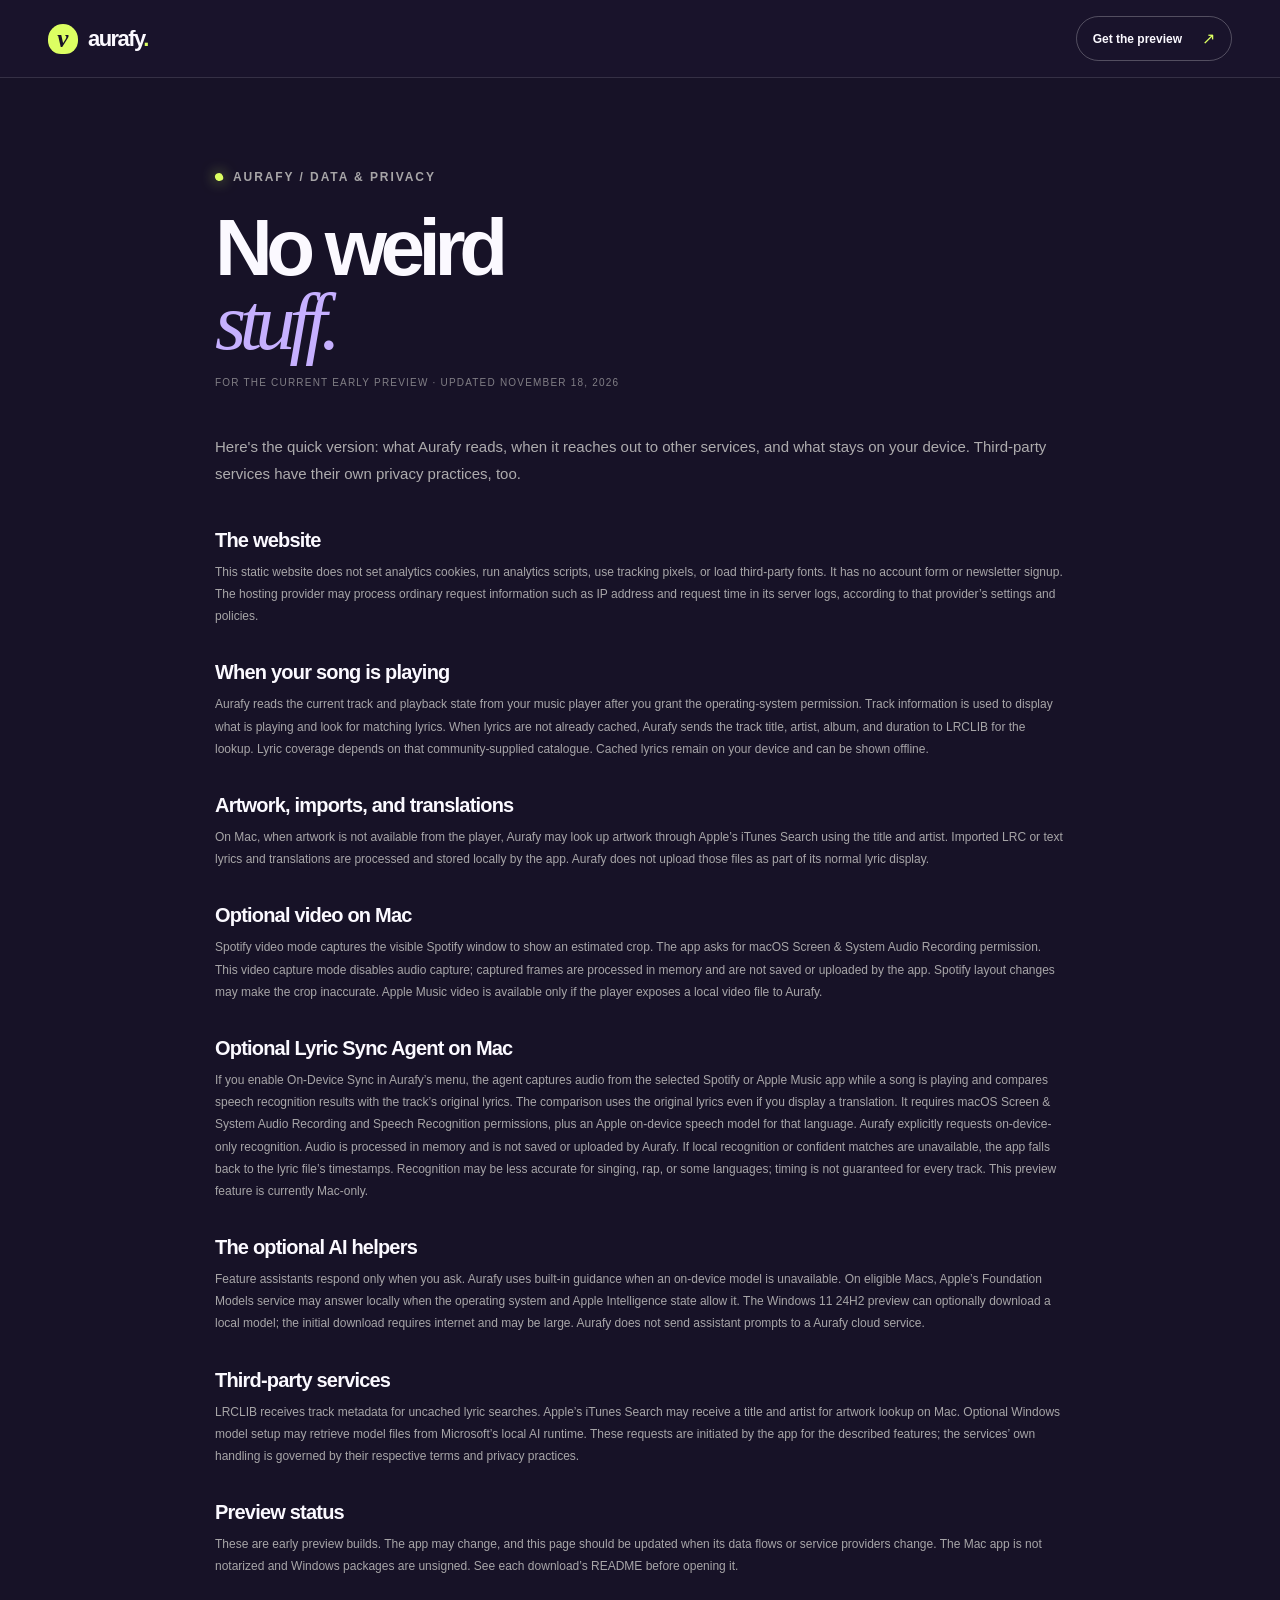
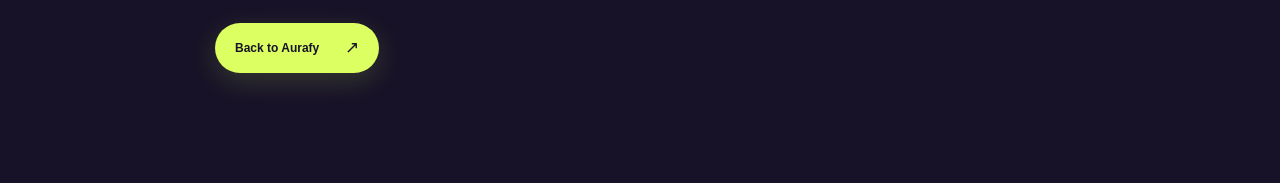
==== privacy.html @ 765f5ae2 "Rebrand public website and preview downloads to Aurafy" ====
<!doctype html>
<html lang="en">
<head>
  <meta charset="utf-8">
  <meta name="viewport" content="width=device-width, initial-scale=1">
  <meta name="theme-color" content="#111616">
  <meta name="referrer" content="strict-origin-when-cross-origin">
  <meta http-equiv="Content-Security-Policy" content="default-src 'self'; base-uri 'self'; object-src 'none'; script-src 'self'; style-src 'self'; img-src 'self' data:; font-src 'self'; connect-src 'self'; form-action 'none'">
  <meta name="description" content="A plain-language explanation of how the Aurafy preview website and desktop apps handle data.">
  <title>Data & privacy — Aurafy</title>
  <link rel="icon" href="aurafy-mark.svg" type="image/svg+xml">
  <link rel="stylesheet" href="styles.css">
  <link rel="canonical" href="https://deepak-c04.github.io/verci-website/privacy.html">
</head>
<body class="privacy-page">
  <header class="site-header">
    <a class="brand" href="index.html" aria-label="Aurafy home"><span class="brand-mark" aria-hidden="true">v</span><span>aurafy<span class="brand-period">.</span></span></a>
    <a class="header-cta" href="index.html#downloads">Get the preview <span aria-hidden="true">↗</span></a>
  </header>
  <main class="privacy-content">
    <p class="eyebrow"><span class="eyebrow-dot"></span> Aurafy / Data & privacy</p>
    <h1>No weird<br><em>stuff.</em></h1>
    <p class="updated">For the current early preview · Updated November 18, 2026</p>
    <p class="intro">Here's the quick version: what Aurafy reads, when it reaches out to other services, and what stays on your device. Third-party services have their own privacy practices, too.</p>

    <h2>The website</h2>
    <p>This static website does not set analytics cookies, run analytics scripts, use tracking pixels, or load third-party fonts. It has no account form or newsletter signup. The hosting provider may process ordinary request information such as IP address and request time in its server logs, according to that provider’s settings and policies.</p>

    <h2>When your song is playing</h2>
    <p>Aurafy reads the current track and playback state from your music player after you grant the operating-system permission. Track information is used to display what is playing and look for matching lyrics. When lyrics are not already cached, Aurafy sends the track title, artist, album, and duration to LRCLIB for the lookup. Lyric coverage depends on that community-supplied catalogue. Cached lyrics remain on your device and can be shown offline.</p>

    <h2>Artwork, imports, and translations</h2>
    <p>On Mac, when artwork is not available from the player, Aurafy may look up artwork through Apple’s iTunes Search using the title and artist. Imported LRC or text lyrics and translations are processed and stored locally by the app. Aurafy does not upload those files as part of its normal lyric display.</p>

    <h2>Optional video on Mac</h2>
    <p>Spotify video mode captures the visible Spotify window to show an estimated crop. The app asks for macOS Screen & System Audio Recording permission. This video capture mode disables audio capture; captured frames are processed in memory and are not saved or uploaded by the app. Spotify layout changes may make the crop inaccurate. Apple Music video is available only if the player exposes a local video file to Aurafy.</p>

    <h2>Optional Lyric Sync Agent on Mac</h2>
    <p>If you enable On-Device Sync in Aurafy’s menu, the agent captures audio from the selected Spotify or Apple Music app while a song is playing and compares speech recognition results with the track’s original lyrics. The comparison uses the original lyrics even if you display a translation. It requires macOS Screen & System Audio Recording and Speech Recognition permissions, plus an Apple on-device speech model for that language. Aurafy explicitly requests on-device-only recognition. Audio is processed in memory and is not saved or uploaded by Aurafy. If local recognition or confident matches are unavailable, the app falls back to the lyric file’s timestamps. Recognition may be less accurate for singing, rap, or some languages; timing is not guaranteed for every track. This preview feature is currently Mac-only.</p>

    <h2>The optional AI helpers</h2>
    <p>Feature assistants respond only when you ask. Aurafy uses built-in guidance when an on-device model is unavailable. On eligible Macs, Apple’s Foundation Models service may answer locally when the operating system and Apple Intelligence state allow it. The Windows 11 24H2 preview can optionally download a local model; the initial download requires internet and may be large. Aurafy does not send assistant prompts to a Aurafy cloud service.</p>

    <h2>Third-party services</h2>
    <p>LRCLIB receives track metadata for uncached lyric searches. Apple’s iTunes Search may receive a title and artist for artwork lookup on Mac. Optional Windows model setup may retrieve model files from Microsoft’s local AI runtime. These requests are initiated by the app for the described features; the services’ own handling is governed by their respective terms and privacy practices.</p>

    <h2>Preview status</h2>
    <p>These are early preview builds. The app may change, and this page should be updated when its data flows or service providers change. The Mac app is not notarized and Windows packages are unsigned. See each download’s README before opening it.</p>
    <div class="privacy-return"><a class="button button-lime" href="index.html">Back to Aurafy <span aria-hidden="true">↗</span></a></div>
  </main>
</body>
</html>
---- styles.css ----
:root {
  color-scheme: light;
  --ink: #171227;
  --ink-soft: #251b3a;
  --muted: #6f687b;
  --paper: #faf7ff;
  --paper-deep: #eee8fa;
  --lime: #dcff62;
  --lime-deep: #bee84c;
  --purple: #c6b0ff;
  --coral: #ff9875;
  --line: rgba(31, 22, 54, .15);
  --wrap: min(1240px, calc(100% - 96px));
  font-family: -apple-system, BlinkMacSystemFont, "Segoe UI", sans-serif;
  font-synthesis: none;
  text-rendering: optimizeLegibility;
  -webkit-font-smoothing: antialiased;
  scroll-behavior: smooth;
  scroll-padding-top: 92px;
}

* { box-sizing: border-box; }
body { margin: 0; color: var(--ink); background: var(--paper); }
a { color: inherit; text-decoration: none; }
button { font: inherit; }
::selection { color: var(--ink); background: var(--lime); }

.skip-link { position: fixed; z-index: 30; top: 10px; left: 10px; transform: translateY(-150%); padding: 12px 16px; color: var(--ink); background: var(--lime); border-radius: 8px; }
.skip-link:focus { transform: translateY(0); }
.site-header { height: 78px; padding: 0 max(48px, calc((100% - 1420px) / 2)); display: flex; align-items: center; justify-content: space-between; gap: 30px; color: #fbf9ff; background: #19132b; position: relative; z-index: 10; }
.brand { display: inline-flex; align-items: center; gap: 10px; font-size: 22px; font-weight: 720; letter-spacing: -.07em; }
.brand-mark { width: 30px; height: 30px; display: grid; place-items: center; color: var(--ink); background: var(--lime); border-radius: 50% 50% 44% 44%; font-family: Georgia, serif; font-size: 25px; font-weight: 700; font-style: italic; letter-spacing: -.11em; padding-right: 3px; }
.brand-period { color: var(--lime); }
.site-nav { display: flex; align-items: center; gap: clamp(22px, 3vw, 44px); color: rgba(247, 246, 239, .7); font-size: 13px; font-weight: 550; }
.site-nav a, .footer-links a { transition: color .2s ease; }
.site-nav a:hover, .footer-links a:hover { color: var(--lime); }
.header-cta { display: inline-flex; align-items: center; gap: 20px; padding: 12px 16px; border: 1px solid rgba(255,255,255,.25); border-radius: 99px; font-size: 12px; font-weight: 700; transition: color .2s ease, background .2s ease, border-color .2s ease; }
.header-cta span { color: var(--lime); font-size: 16px; }
.header-cta:hover { color: var(--ink); background: var(--lime); border-color: var(--lime); }
.header-cta:hover span { color: var(--ink); }
.menu-toggle { display: none; }

.hero { min-height: 690px; overflow: hidden; position: relative; isolation: isolate; display: grid; grid-template-columns: 1fr 1.08fr; align-items: center; gap: 30px; padding: 84px max(48px, calc((100% - 1240px) / 2)) 98px; color: #fbf9ff; background: radial-gradient(ellipse at 75% 36%, rgba(184, 150, 255, .33), transparent 34%), radial-gradient(ellipse at 84% 94%, rgba(220, 255, 98, .14), transparent 32%), radial-gradient(ellipse at 18% 85%, rgba(255, 128, 113, .13), transparent 32%), #171227; }
.hero::before { position: absolute; z-index: -1; content: ""; inset: 0; opacity: .3; background-image: linear-gradient(rgba(255,255,255,.055) 1px, transparent 1px), linear-gradient(90deg, rgba(255,255,255,.055) 1px, transparent 1px); background-size: 82px 82px; mask-image: linear-gradient(90deg, transparent, #000 50%, #000); }
.hero-glow { position: absolute; z-index: -1; width: 470px; height: 470px; border-radius: 50%; filter: blur(100px); opacity: .17; pointer-events: none; }
.hero-glow-one { top: -290px; right: 18%; background: #dbff62; }
.hero-glow-two { right: -210px; bottom: -280px; background: #9b68ff; }
.hero-copy { max-width: 610px; position: relative; z-index: 2; }
.eyebrow { margin: 0 0 23px; display: flex; align-items: center; gap: 10px; color: rgba(245,244,237,.64); font-size: 10px; font-weight: 700; letter-spacing: .16em; text-transform: uppercase; }
.eyebrow-dot { width: 8px; height: 8px; display: inline-block; border-radius: 50% 50% 40% 50%; background: var(--lime); box-shadow: 0 0 14px rgba(220,255,98,.65); transform: rotate(-20deg); }
.eyebrow-dark { color: #748078; }
.eyebrow-dark .eyebrow-dot { background: #95b84d; box-shadow: none; }
h1, h2, h3, p { margin-top: 0; }
.hero h1 { margin: 0; font-size: clamp(64px, 7.9vw, 112px); line-height: .84; letter-spacing: -.09em; font-weight: 820; }
.hero h1 span { color: var(--purple); font-family: Georgia, "Times New Roman", serif; font-weight: 400; font-style: italic; letter-spacing: -.085em; text-shadow: 0 0 40px rgba(198,176,255,.18); }
.hero-intro { max-width: 470px; margin: 28px 0 25px; color: rgba(245,244,237,.69); font-size: 16px; line-height: 1.7; }
.hero-actions { display: flex; align-items: center; gap: 25px; flex-wrap: wrap; }
.button { min-height: 50px; padding: 0 20px; display: inline-flex; align-items: center; justify-content: center; gap: 26px; border-radius: 99px; font-size: 12px; font-weight: 760; transition: transform .2s ease, background .2s ease, box-shadow .2s ease; }
.button:hover { transform: translateY(-2px); }
.button-lime { color: var(--ink); background: var(--lime); box-shadow: 0 8px 28px rgba(220,255,98,.16); }
.button-lime:hover { background: #eaff9e; box-shadow: 0 10px 32px rgba(220,255,98,.26); }
.button span { font-size: 17px; }
.text-link { display: inline-flex; align-items: center; gap: 10px; color: rgba(245,244,237,.82); font-size: 12px; font-weight: 650; }
.text-link span { color: var(--lime); transition: transform .2s ease; }
.text-link:hover span { transform: translate(2px, -2px); }
.hero-platforms { margin-top: 42px; display: flex; align-items: center; flex-wrap: wrap; gap: 10px; }
.platform-chip { min-height: 31px; padding: 0 12px; display: inline-flex; align-items: center; gap: 7px; color: rgba(245,244,237,.74); border: 1px solid rgba(255,255,255,.17); border-radius: 99px; font-size: 10px; font-weight: 600; }
.platform-chip svg { width: 13px; height: 13px; fill: currentColor; }
.preview-note { margin-left: 5px; display: inline-flex; align-items: center; gap: 7px; color: rgba(245,244,237,.49); font-size: 10px; letter-spacing: .06em; text-transform: uppercase; }
.preview-note i, .live-indicator i, .footer-status i { width: 6px; height: 6px; border-radius: 50%; background: var(--lime); }

.hero-art { min-height: 460px; position: relative; display: grid; place-items: center; perspective: 1000px; }
.visualizer-card { width: min(100%, 550px); min-height: 348px; padding: 20px 23px 16px; position: relative; z-index: 1; overflow: hidden; border: 1px solid rgba(255,255,255,.3); border-radius: 24px; background: linear-gradient(145deg, rgba(255,255,255,.12), rgba(255,255,255,.035)); box-shadow: 0 35px 90px rgba(0,0,0,.44), inset 0 1px rgba(255,255,255,.18); transform: rotateY(-8deg) rotateX(2deg); backdrop-filter: blur(8px); }
.visualizer-card::before { content: ""; position: absolute; width: 330px; height: 300px; top: 54px; right: -80px; border-radius: 50%; background: radial-gradient(circle, rgba(220,255,98,.24), rgba(177,142,255,.23) 38%, transparent 69%); filter: blur(7px); }
.visualizer-topline, .visualizer-footer { position: relative; display: flex; align-items: center; justify-content: space-between; color: rgba(246,246,236,.51); font-size: 8px; font-weight: 700; letter-spacing: .15em; }
.live-indicator { display: inline-flex; align-items: center; gap: 6px; color: var(--lime); font-size: 7px; }
.live-indicator i { width: 5px; height: 5px; box-shadow: 0 0 10px var(--lime); }
.visualizer-time { margin: 22px 0 0; color: rgba(246,246,236,.86); font-size: 31px; font-weight: 300; letter-spacing: -.07em; font-variant-numeric: tabular-nums; }
.visualizer-time span { color: var(--lime); }
.visualizer-caption { margin-top: 1px; color: rgba(246,246,236,.37); font-size: 7px; font-weight: 700; letter-spacing: .18em; }
.lyric-illustration { height: 172px; position: relative; display: grid; place-items: center; }
.lyric-main { position: relative; z-index: 2; margin-top: 23px; color: var(--lime); font-size: clamp(42px, 5.3vw, 67px); font-weight: 760; letter-spacing: -.075em; text-shadow: 0 0 42px rgba(220,255,98,.3); }
.lyric-muted { position: absolute; z-index: 2; color: rgba(241,239,228,.39); font-size: 18px; font-weight: 580; letter-spacing: -.04em; }
.lyric-left { left: 11%; top: 38px; }
.lyric-right { right: 9%; bottom: 22px; }
.lyric-path { width: 83%; height: 125px; position: absolute; left: 8%; top: 17px; overflow: visible; opacity: .74; }
.lyric-path path { stroke: rgba(220,242,149,.66); stroke-width: 1; }
.lyric-path circle { fill: var(--lime); }
.visualizer-footer { min-height: 40px; border-top: 1px solid rgba(255,255,255,.13); font-size: 7px; }
.track-mark { display: flex; align-items: center; gap: 3px; height: 17px; }
.track-mark span { width: 3px; border-radius: 4px; background: var(--lime); }
.track-mark span:nth-child(1), .track-mark span:nth-child(5) { height: 7px; }
.track-mark span:nth-child(2), .track-mark span:nth-child(4) { height: 12px; }
.track-mark span:nth-child(3) { height: 17px; }
.visualizer-eq { height: 19px; display: flex; align-items: center; gap: 3px; }
.visualizer-eq i { width: 2px; border-radius: 4px; background: var(--coral); animation: equalize .8s ease-in-out infinite alternate; }
.visualizer-eq i:nth-child(1), .visualizer-eq i:nth-child(5) { height: 6px; animation-delay: -.45s; }
.visualizer-eq i:nth-child(2), .visualizer-eq i:nth-child(4) { height: 12px; animation-delay: -.2s; }
.visualizer-eq i:nth-child(3) { height: 18px; }
.orbit { position: absolute; border: 1px solid rgba(217,242,129,.23); border-radius: 50%; transform: rotate(-25deg); }
.orbit-one { width: 470px; height: 185px; border-color: rgba(220,255,98,.3); }
.orbit-two { width: 550px; height: 295px; border-color: rgba(198,176,255,.28); transform: rotate(38deg); }
.hero-spark { position: absolute; color: var(--lime); }
.spark-a { top: 48px; right: 7%; font-size: 30px; animation: turn 28s linear infinite; }
.spark-b { bottom: 27px; left: 11%; color: var(--coral); font-size: 20px; }
.floating-label { position: absolute; z-index: 2; min-width: 180px; padding: 11px 13px; display: flex; align-items: center; gap: 10px; color: #f2f2e9; border: 1px solid rgba(255,255,255,.2); border-radius: 11px; background: rgba(23,29,27,.86); box-shadow: 0 13px 35px rgba(0,0,0,.24); backdrop-filter: blur(14px); }
.floating-label b, .floating-label small { display: block; }
.floating-label b { font-size: 9px; font-weight: 650; }
.floating-label small { margin-top: 4px; color: rgba(242,242,233,.52); font-size: 8px; }
.label-icon { width: 27px; height: 27px; display: grid; place-items: center; color: var(--ink); background: var(--lime); border-radius: 9px; font-size: 16px; transform: rotate(-5deg); }
.label-top { top: 54px; right: -10px; }
.label-bottom { bottom: 37px; left: -20px; }
.label-wave { display: flex; align-items: center; gap: 2px; height: 29px; padding: 0 7px; }
.label-wave i { width: 2px; border-radius: 5px; background: var(--purple); }
.label-wave i:nth-child(1), .label-wave i:nth-child(5) { height: 8px; }
.label-wave i:nth-child(2), .label-wave i:nth-child(4) { height: 17px; }
.label-wave i:nth-child(3) { height: 25px; }
.hero-art-caption { position: absolute; right: 0; bottom: -14px; color: rgba(251,249,255,.55); font-family: Georgia, serif; font-size: 12px; font-style: italic; }
.hero-sticker { width: 82px; height: 82px; position: absolute; z-index: 3; top: 16px; left: 3%; display: flex; flex-direction: column; align-items: center; justify-content: center; color: var(--ink); border: 2px solid var(--ink); border-radius: 50%; background: var(--coral); box-shadow: 4px 5px 0 var(--ink); transform: rotate(-13deg); }
.hero-sticker span { font-size: 7px; font-weight: 850; letter-spacing: .16em; }
.hero-sticker b { font-size: 23px; line-height: 1; letter-spacing: -.08em; }
.hero-sticker i { position: absolute; right: -9px; bottom: 1px; color: var(--lime); font-size: 22px; font-style: normal; text-shadow: 1px 2px var(--ink); }
.scroll-cue { position: absolute; left: max(48px, calc((100% - 1240px) / 2)); bottom: 24px; display: flex; align-items: center; gap: 9px; color: rgba(245,244,237,.48); font-size: 9px; letter-spacing: .08em; text-transform: uppercase; }
.scroll-cue span { width: 20px; height: 28px; display: block; border: 1px solid rgba(255,255,255,.28); border-radius: 99px; position: relative; }
.scroll-cue span::after { content: ""; position: absolute; left: 8px; top: 5px; width: 2px; height: 6px; border-radius: 2px; background: var(--lime); animation: scroll-dot 1.5s infinite; }

.ticker { overflow: hidden; padding: 16px 0; color: var(--ink); background: var(--purple); }
.ticker-track { width: max-content; display: flex; align-items: center; gap: 34px; animation: ticker 34s linear infinite; font-size: 10px; font-weight: 800; letter-spacing: .16em; }
.ticker-track b { color: #7958b5; font-size: 17px; }
.section-wrap { width: var(--wrap); margin: 0 auto; }
.experience { padding-top: 120px; padding-bottom: 120px; }
.section-heading { max-width: 760px; margin-bottom: 48px; }
.section-heading h2, .platform-heading h2, .privacy-copy h2, .closing-cta h2 { margin: 0; font-size: clamp(48px, 6.8vw, 84px); line-height: .93; letter-spacing: -.075em; font-weight: 590; }
.section-heading h2 em, .platform-heading h2 em, .privacy-copy h2 em, .closing-cta h2 em { color: #82984f; font-family: Georgia, "Times New Roman", serif; font-weight: 400; }
.section-heading > p:last-child { max-width: 490px; margin: 22px 0 0 auto; color: var(--muted); font-size: 14px; line-height: 1.8; }
.feature-grid { display: grid; grid-template-columns: 1fr 1fr; gap: 15px; }
.feature-card { min-height: 300px; padding: 21px 25px 22px; display: flex; flex-direction: column; overflow: hidden; position: relative; border: 1px solid rgba(31,22,54,.08); border-radius: 20px; }
.feature-card-lyrics { background: #e9f6bc; }
.feature-card-visuals { background: #e0e2ff; }
.feature-card-language { background: #f1ddff; }
.feature-card-controls { background: #ffe4d3; }
.feature-meta { display: flex; align-items: center; justify-content: space-between; color: rgba(17,22,22,.5); font-size: 9px; font-weight: 750; letter-spacing: .13em; }
.feature-orb { width: 35px; height: 35px; display: grid; place-items: center; border-radius: 50%; font-size: 13px; }
.orb-citrus { color: #30401d; background: #d2f268; font-family: Georgia, serif; font-weight: 700; }
.orb-blue { color: #fff; background: #7562ca; font-size: 18px; }
.orb-violet { color: #fff; background: #9a69ce; font-family: Georgia, serif; }
.orb-coral { color: #643f2e; background: #ffac87; font-size: 18px; }
.mini-lyrics { min-height: 115px; margin: 6px 0 8px; display: flex; flex-direction: column; align-items: center; justify-content: center; transform: rotate(-3deg); }
.mini-lyrics span { color: rgba(17,22,22,.38); font-size: 14px; font-weight: 600; }
.mini-lyrics strong { color: #546837; font-size: 41px; line-height: 1.05; letter-spacing: -.08em; }
.mini-lyrics .mini-next { margin-top: 4px; font-size: 11px; }
.visual-mini { height: 126px; margin: 5px 0 0; position: relative; display: grid; place-items: center; }
.visual-mini svg { width: 85%; overflow: visible; }
.visual-mini path { stroke: #6a7e92; stroke-width: 2; }
.visual-mini .path-two { stroke: rgba(93,118,141,.3); stroke-width: 1.5; }
.visual-mini circle { fill: #627f9a; }
.visual-mini span { position: absolute; bottom: 16px; color: rgba(17,22,22,.38); font-size: 7px; font-weight: 750; letter-spacing: .18em; }
.language-stack { height: 118px; margin: 6px 0 7px; display: flex; align-items: center; justify-content: center; gap: 8px; }
.language-stack span { padding: 8px 12px; border: 1px solid rgba(17,22,22,.18); border-radius: 99px; background: rgba(255,255,255,.35); font-size: 10px; font-weight: 630; transform: rotate(-7deg); }
.language-stack span:nth-child(2) { margin-top: -28px; color: #4f446f; background: #d4c9f2; transform: rotate(4deg); }
.language-stack span:nth-child(3) { margin-top: 28px; transform: rotate(-4deg); }
.control-illustration { height: 118px; margin: 7px 0 6px; display: flex; align-items: center; justify-content: center; gap: 16px; position: relative; color: rgba(17,22,22,.53); font-size: 19px; }
.control-play { width: 44px; height: 44px; display: grid; place-items: center; border-radius: 50%; color: var(--ink); background: var(--lime); font-size: 17px; }
.control-progress { width: 64%; height: 3px; position: absolute; left: 18%; bottom: 23px; background: rgba(17,22,22,.16); border-radius: 9px; }
.control-progress i { width: 43%; height: 100%; display: block; border-radius: inherit; background: #aa7b58; }
.feature-card h3 { margin: auto 0 8px; font-size: 19px; font-weight: 690; letter-spacing: -.04em; }
.feature-card p { max-width: 440px; margin: 0; color: #59625d; font-size: 12px; line-height: 1.65; }
.feature-platforms { margin-top: 17px; color: rgba(17,22,22,.52); font-size: 8px; font-weight: 780; letter-spacing: .13em; }
.feature-platforms b { margin: 0 5px; color: #8da65a; }
.video-note { margin-top: 16px; padding: 17px 20px; display: flex; align-items: center; gap: 14px; border: 1px solid var(--line); border-radius: 16px; background: #f1ecfb; }
.video-note-icon { width: 32px; height: 32px; flex: 0 0 auto; display: grid; place-items: center; border-radius: 11px; color: var(--ink); background: var(--lime); transform: rotate(-6deg); }
.video-note p { margin: 0; flex: 1; color: var(--muted); font-size: 11px; line-height: 1.6; }
.video-note p strong { color: var(--ink); }
.video-note a { flex: 0 0 auto; font-size: 10px; font-weight: 700; }

.how-section { padding: 110px 0; color: #fbf9ff; background: #211735; overflow: hidden; position: relative; }
.how-section::after { content: ""; width: 600px; height: 600px; position: absolute; top: -290px; right: -150px; border: 1px solid rgba(220,255,98,.2); border-radius: 46% 54% 50% 50%; box-shadow: 0 0 0 52px rgba(198,176,255,.04), 0 0 0 104px rgba(220,255,98,.025); pointer-events: none; transform: rotate(21deg); }
.how-inner { display: grid; grid-template-columns: .82fr 1.18fr; gap: 90px; align-items: start; position: relative; z-index: 1; }
.how-heading h2, .faq-heading h2 { margin: 0; font-size: clamp(58px, 7vw, 88px); line-height: .89; letter-spacing: -.08em; font-weight: 600; }
.how-heading h2 span, .faq-heading h2 span, .downloads-heading h2 span { color: var(--lime); font-family: Georgia, "Times New Roman", serif; font-weight: 400; font-style: italic; }
.how-heading > p:last-child, .faq-heading > p:last-child { max-width: 310px; margin: 22px 0 0; color: rgba(245,244,237,.6); font-size: 13px; line-height: 1.7; }
.steps { border-top: 1px solid rgba(255,255,255,.18); }
.step { min-height: 115px; padding: 22px 0; display: grid; grid-template-columns: 55px 1fr 24px; align-items: start; gap: 18px; border-bottom: 1px solid rgba(255,255,255,.18); }
.step-number { padding-top: 5px; color: var(--lime); font-size: 9px; font-weight: 850; letter-spacing: .15em; }
.step h3 { margin: 0 0 6px; font-size: 18px; font-weight: 630; letter-spacing: -.035em; }
.step p { max-width: 455px; margin: 0; color: rgba(245,244,237,.57); font-size: 12px; line-height: 1.65; }
.step-arrow { color: rgba(217,242,129,.75); font-size: 16px; }

.platform-section { padding-top: 122px; padding-bottom: 122px; }
.platform-heading { margin-bottom: 44px; display: flex; justify-content: space-between; align-items: end; gap: 50px; }
.platform-heading > p { max-width: 365px; margin: 0 0 6px; color: var(--muted); font-size: 13px; line-height: 1.75; }
.platform-switch { width: fit-content; margin-bottom: 14px; padding: 4px; display: flex; gap: 5px; border: 1px solid rgba(17,22,22,.12); border-radius: 99px; background: #ebe9e0; }
.platform-tab { min-width: 145px; padding: 12px 16px; display: flex; align-items: center; justify-content: space-between; gap: 20px; color: #68716b; border: 0; border-radius: 99px; background: transparent; cursor: pointer; font-size: 11px; font-weight: 700; text-align: left; transition: background .2s ease, color .2s ease; }
.platform-tab span { opacity: .6; font-size: 8px; letter-spacing: .1em; }
.platform-tab.is-selected { color: var(--ink); background: var(--lime); box-shadow: 0 3px 9px rgba(31,22,54,.12); }
.platform-tab:focus-visible, a:focus-visible, button:focus-visible, summary:focus-visible { outline: 3px solid #788e48; outline-offset: 3px; }
.platform-panel { min-height: 424px; padding: 42px; display: grid; grid-template-columns: 1.05fr .95fr; gap: 46px; align-items: center; border: 1px solid rgba(31,22,54,.11); border-radius: 22px; background: #eee8fa; }
.platform-panel-copy { max-width: 520px; }
.platform-kicker { color: #75864d; font-size: 9px; font-weight: 800; letter-spacing: .16em; }
.platform-panel h3 { margin: 14px 0 11px; font-size: clamp(28px, 3.2vw, 39px); line-height: 1; letter-spacing: -.065em; font-weight: 620; }
.platform-panel-copy > p { max-width: 440px; margin: 0; color: #59625d; font-size: 12px; line-height: 1.7; }
.platform-details { margin: 22px 0 23px; padding: 0; list-style: none; }
.platform-details li { padding: 9px 0; display: flex; gap: 12px; border-top: 1px solid rgba(17,22,22,.12); color: #414b45; font-size: 10px; line-height: 1.5; }
.platform-details li span { color: #87994e; font-size: 8px; font-weight: 800; letter-spacing: .1em; }
.text-link-dark { color: var(--ink); }
.text-link-dark span { color: #82984f; }
.platform-art { min-height: 334px; position: relative; overflow: hidden; display: grid; place-items: center; border: 1px solid rgba(255,255,255,.29); border-radius: 18px; background: radial-gradient(circle at 52% 42%, rgba(220,255,98,.84), transparent 26%), radial-gradient(circle at 68% 68%, rgba(164,134,223,.9), transparent 37%), radial-gradient(circle at 25% 73%, rgba(255,151,113,.84), transparent 34%), #211735; }
.platform-art::before, .platform-art::after { content: ""; width: 480px; height: 170px; position: absolute; border: 1px solid rgba(237,239,223,.35); border-radius: 50%; transform: rotate(-26deg); }
.platform-art::after { width: 500px; height: 250px; border-color: rgba(217,242,129,.34); transform: rotate(38deg); }
.platform-art-circle { width: 155px; height: 155px; position: absolute; border: 1px solid rgba(244,245,231,.28); border-radius: 50%; }
.circle-one { transform: translate(-45px, 15px); }
.circle-two { transform: translate(47px, -17px); border-color: rgba(217,242,129,.55); }
.platform-art-note { position: relative; z-index: 1; color: #f4f3e9; font-size: clamp(42px, 5vw, 64px); font-weight: 720; line-height: .77; letter-spacing: -.09em; text-align: center; text-shadow: 0 5px 25px rgba(0,0,0,.23); transform: rotate(-5deg); }
.platform-art-note em { color: var(--lime); font-family: Georgia, serif; font-weight: 400; }
.platform-art-bottom { position: absolute; right: 16px; bottom: 14px; left: 16px; display: flex; justify-content: space-between; color: rgba(245,244,237,.57); font-size: 7px; font-weight: 750; letter-spacing: .14em; }
.platform-art-star { position: absolute; top: 22px; right: 28px; color: var(--lime); font-size: 25px; }
.platform-art-windows { background: radial-gradient(circle at 28% 30%, rgba(151,181,231,.83), transparent 30%), radial-gradient(circle at 74% 72%, rgba(217,242,129,.6), transparent 33%), #1e2825; }
.platform-art-windows .platform-art-note em { color: #b9ceff; }
.platform-footnote { margin: 12px 0 0; color: #717974; font-size: 10px; }

.downloads-section { padding: 110px 0; color: #fbf9ff; background: #171227; position: relative; overflow: hidden; }
.downloads-section::before { content: ""; position: absolute; inset: 0; opacity: .42; background: radial-gradient(ellipse at 98% 28%, rgba(181,145,255,.24), transparent 30%), radial-gradient(ellipse at 0% 100%, rgba(220,255,98,.14), transparent 30%), radial-gradient(ellipse at 58% 100%, rgba(255,151,113,.1), transparent 33%); pointer-events: none; }
.downloads-inner { position: relative; z-index: 1; }
.downloads-heading { margin-bottom: 44px; display: flex; align-items: end; justify-content: space-between; gap: 50px; }
.downloads-heading h2 { margin: 0; font-size: clamp(58px, 7vw, 86px); line-height: .87; letter-spacing: -.08em; font-weight: 590; }
.downloads-heading > p { max-width: 360px; margin: 0 0 7px; color: rgba(245,244,237,.61); font-size: 13px; line-height: 1.75; }
.download-grid { display: grid; grid-template-columns: repeat(3, 1fr); gap: 13px; }
.download-card { min-height: 330px; padding: 23px; display: flex; flex-direction: column; color: var(--ink); border-radius: 20px; background: var(--paper); }
.download-card-mac { background: #e9f6bc; }
.download-card-win { background: #e1ddff; }
.download-card-win10 { background: #ffe4d3; }
.download-card-top { margin-bottom: 28px; display: flex; align-items: center; justify-content: space-between; }
.os-icon { width: 33px; height: 33px; display: grid; place-items: center; color: #e9efcf; background: var(--ink); border-radius: 10px; font-size: 19px; }
.os-apple svg { width: 17px; height: 17px; fill: #e9efcf; }
.os-windows { color: var(--ink); background: #bdc8ee; font-size: 27px; }
.download-badge { padding: 6px 8px; color: #4c6033; border: 1px solid rgba(76,96,51,.25); border-radius: 99px; font-size: 7px; font-weight: 800; letter-spacing: .12em; }
.badge-muted { color: #6e6962; border-color: rgba(110,105,98,.25); }
.download-os { margin: 0 0 7px; color: #65734a; font-size: 8px; font-weight: 800; letter-spacing: .14em; }
.download-card h3 { margin: 0; font-size: 22px; font-weight: 690; letter-spacing: -.055em; }
.download-copy { min-height: 40px; margin: 8px 0 20px; color: #65706a; font-size: 10px; line-height: 1.6; }
.button-dark { color: #f4f4eb; background: var(--ink); }
.button-dark:hover { background: #333c37; }
.download-card .button { width: 100%; justify-content: space-between; }
.download-foot { margin: 12px 0 0; color: #747c75; font-size: 8px; line-height: 1.55; }
.download-links { margin-top: auto; border-top: 1px solid rgba(17,22,22,.13); }
.download-links a { min-height: 42px; display: flex; align-items: center; justify-content: space-between; border-bottom: 1px solid rgba(17,22,22,.13); font-size: 10px; font-weight: 750; transition: padding .2s ease; }
.download-links a:hover { padding: 0 5px; }
.download-links a > span { display: flex; align-items: center; gap: 9px; }
.download-links small { color: #77817a; font-size: 8px; font-weight: 500; }
.download-links b { color: #708d3b; font-size: 15px; }
.download-disclaimer { margin-top: 17px; padding: 16px 19px; display: grid; grid-template-columns: 18px 1fr auto; align-items: center; gap: 12px; border: 1px solid rgba(255,255,255,.17); border-radius: 10px; background: rgba(255,255,255,.035); }
.download-disclaimer > span { color: var(--lime); }
.download-disclaimer p { margin: 0; color: rgba(245,244,237,.56); font-size: 9px; line-height: 1.65; }
.download-disclaimer p strong { color: #f5f4ed; }
.download-disclaimer a { color: var(--lime); font-size: 9px; font-weight: 650; white-space: nowrap; }

.privacy-section { padding-top: 125px; padding-bottom: 125px; display: grid; grid-template-columns: .85fr 1.15fr; gap: 100px; align-items: center; }
.privacy-stamp { width: min(100%, 360px); aspect-ratio: 1; margin: auto; position: relative; display: flex; flex-direction: column; justify-content: center; align-items: center; border: 2px solid rgba(31,22,54,.5); border-radius: 50%; background: var(--lime); box-shadow: 8px 10px 0 #b6a0ea; transform: rotate(-9deg); }
.privacy-stamp::before, .privacy-stamp::after { content: ""; position: absolute; border: 1px solid rgba(17,22,22,.18); border-radius: 50%; }
.privacy-stamp::before { inset: 13px; }
.privacy-stamp::after { inset: 28px; border-style: dashed; }
.privacy-stamp > span { position: absolute; top: 40px; color: #4e5c27; font-size: 8px; font-weight: 850; letter-spacing: .25em; }
.privacy-stamp b { position: relative; z-index: 1; font-size: clamp(39px, 5vw, 58px); line-height: .83; letter-spacing: -.08em; text-align: center; }
.privacy-stamp i { position: absolute; right: 39px; bottom: 42px; color: #8161c8; font-size: 25px; font-style: normal; }
.privacy-copy h2 { font-size: clamp(48px, 6vw, 74px); }
.privacy-copy > p:not(.eyebrow) { max-width: 530px; margin: 20px 0 0; color: var(--muted); font-size: 12px; line-height: 1.8; }
.privacy-copy .text-link { margin-top: 24px; }

.faq-section { padding: 105px 0; color: #fbf9ff; background: #211735; }
.faq-inner { display: grid; grid-template-columns: .78fr 1.22fr; gap: 95px; align-items: start; }
.faq-heading { position: sticky; top: 30px; }
.faq-heading h2 { font-size: clamp(54px, 6.4vw, 80px); }
.faq-list { border-top: 1px solid rgba(255,255,255,.2); }
.faq-list details { border-bottom: 1px solid rgba(255,255,255,.2); }
.faq-list summary { min-height: 65px; display: flex; align-items: center; justify-content: space-between; gap: 20px; cursor: pointer; list-style: none; font-size: 13px; font-weight: 630; letter-spacing: -.015em; }
.faq-list summary::-webkit-details-marker { display: none; }
.faq-list summary span { color: var(--lime); font-size: 20px; font-weight: 300; transition: transform .2s ease; }
.faq-list details[open] summary span { transform: rotate(45deg); }
.faq-list details p { max-width: 620px; margin: -3px 40px 19px 0; color: rgba(245,244,237,.6); font-size: 11px; line-height: 1.8; }

.closing-cta { min-height: 425px; padding-top: 86px; padding-bottom: 86px; position: relative; display: flex; flex-direction: column; align-items: center; justify-content: center; overflow: hidden; text-align: center; }
.closing-cta .eyebrow { justify-content: center; }
.closing-cta h2 { margin: 0 0 24px; font-size: clamp(59px, 8vw, 94px); }
.closing-shape { position: absolute; z-index: -1; right: 9%; top: -47px; color: rgba(143,166,82,.14); font-size: 330px; line-height: 1; animation: turn 90s linear infinite; }
.closing-cta .button { min-width: 200px; }
.closing-small { margin: 14px 0 0; color: #727a74; font-size: 9px; }
.site-footer { min-height: 94px; padding: 20px max(48px, calc((100% - 1420px) / 2)); display: flex; align-items: center; gap: 22px; color: #f5f4ed; background: #111616; }
.footer-brand { font-size: 19px; }
.footer-brand .brand-mark { width: 27px; height: 27px; font-size: 22px; }
.site-footer > p { margin: 0 auto 0 0; color: rgba(245,244,237,.45); font-family: Georgia, serif; font-size: 11px; font-style: italic; }
.footer-links { display: flex; gap: 21px; color: rgba(245,244,237,.58); font-size: 9px; }
.footer-status { display: inline-flex; align-items: center; gap: 7px; margin-left: 15px; color: rgba(245,244,237,.48); font-size: 8px; text-transform: uppercase; letter-spacing: .1em; }
.footer-status i { width: 5px; height: 5px; }

.privacy-page { min-height: 100vh; color: #fbf9ff; background: #171227; }
.privacy-page .site-header { border-bottom: 1px solid rgba(255,255,255,.12); }
.privacy-content { width: min(850px, calc(100% - 48px)); margin: 0 auto; padding: 88px 0 110px; }
.privacy-content h1 { margin: 0 0 15px; font-size: clamp(48px, 8vw, 80px); line-height: .92; letter-spacing: -.08em; font-weight: 600; }
.privacy-content h1 em { color: #c6b0ff; font-family: Georgia, serif; font-weight: 400; }
.privacy-content .updated { margin: 0 0 40px; color: rgba(245,244,237,.48); font-size: 10px; letter-spacing: .12em; text-transform: uppercase; }
.privacy-content .intro { margin: 0 0 42px; color: rgba(245,244,237,.68); font-size: 15px; line-height: 1.8; }
.privacy-content h2 { margin: 34px 0 9px; font-size: 20px; letter-spacing: -.04em; }
.privacy-content p, .privacy-content li { color: rgba(245,244,237,.65); font-size: 12px; line-height: 1.85; }
.privacy-content ul { padding-left: 20px; }
.privacy-content li { padding: 3px 0; }
.privacy-content a:not(.button) { color: #d9f281; text-decoration: underline; text-underline-offset: 3px; }
.privacy-return { margin-top: 45px; }
.privacy-return .button { display: inline-flex; }

@keyframes equalize { from { transform: scaleY(.55); } to { transform: scaleY(1); } }
@keyframes turn { to { transform: rotate(335deg); } }
@keyframes scroll-dot { 0%, 100% { transform: translateY(0); opacity: 1; } 70% { transform: translateY(10px); opacity: .15; } }
@keyframes ticker { to { transform: translateX(-50%); } }

@media (min-width: 1500px) { .hero { min-height: 760px; } }
@media (max-width: 1050px) {
  :root { --wrap: min(100% - 64px, 900px); }
  .site-header { padding: 0 32px; }
  .hero { grid-template-columns: .92fr 1.08fr; padding-right: 32px; padding-left: 32px; }
  .hero-art { transform: scale(.9); transform-origin: center; }
  .hero h1 { font-size: clamp(64px, 8vw, 94px); }
  .scroll-cue { left: 32px; }
  .how-inner, .faq-inner { gap: 55px; }
  .platform-panel { padding: 32px; gap: 25px; }
  .privacy-section { gap: 55px; }
  .site-footer { padding-right: 32px; padding-left: 32px; }
}
@media (max-width: 760px) {
  :root { --wrap: calc(100% - 40px); scroll-padding-top: 75px; }
  .site-header { height: 68px; padding: 0 20px; gap: 12px; }
  .brand { font-size: 20px; }
  .brand-mark { width: 28px; height: 28px; font-size: 23px; }
  .header-cta { margin-left: auto; padding: 10px 12px; gap: 10px; font-size: 10px; }
  .menu-toggle { width: 36px; height: 36px; order: 3; padding: 10px 8px; display: flex; flex-direction: column; justify-content: center; gap: 5px; border: 1px solid rgba(255,255,255,.2); border-radius: 50%; color: white; background: transparent; cursor: pointer; }
  .menu-toggle span { width: 100%; height: 1px; display: block; background: currentColor; transition: transform .2s ease; }
  .menu-toggle[aria-expanded="true"] span:first-child { transform: translateY(3px) rotate(45deg); }
  .menu-toggle[aria-expanded="true"] span:last-child { transform: translateY(-3px) rotate(-45deg); }
  .site-nav { position: absolute; top: 68px; right: 12px; left: 12px; padding: 11px; display: none; align-items: stretch; flex-direction: column; gap: 0; border: 1px solid rgba(255,255,255,.13); border-radius: 13px; background: #1b211f; box-shadow: 0 18px 35px rgba(0,0,0,.32); }
  .site-nav.is-open { display: flex; }
  .site-nav a { padding: 14px 12px; border-radius: 8px; font-size: 12px; }
  .site-nav a:hover { background: rgba(255,255,255,.07); }
  .hero { min-height: unset; grid-template-columns: 1fr; gap: 18px; padding: 66px 20px 79px; }
  .hero::before { background-size: 54px 54px; }
  .hero-copy { max-width: 600px; margin: auto; }
  .eyebrow { margin-bottom: 17px; font-size: 9px; }
  .hero h1 { font-size: clamp(66px, 15vw, 103px); }
  .hero-intro { max-width: 480px; margin: 22px 0 22px; font-size: 14px; }
  .hero-actions { gap: 17px; }
  .button { min-height: 47px; padding: 0 17px; gap: 17px; font-size: 11px; }
  .hero-platforms { margin-top: 26px; gap: 7px; }
  .platform-chip { font-size: 9px; }
  .preview-note { width: 100%; margin: 4px 0 0; }
  .hero-art { min-height: 330px; margin: 7px -12px 0; transform: none; }
  .hero-sticker { width: 68px; height: 68px; top: 3px; left: 2%; }
  .hero-sticker b { font-size: 19px; }
  .visualizer-card { width: min(100%, 470px); min-height: 280px; padding: 15px 16px 10px; transform: rotateY(-5deg); }
  .visualizer-time { margin-top: 16px; font-size: 25px; }
  .lyric-illustration { height: 130px; }
  .lyric-main { font-size: clamp(40px, 11vw, 58px); }
  .lyric-muted { font-size: 14px; }
  .lyric-path { height: 100px; }
  .label-top { top: 16px; right: -4px; }
  .label-bottom { bottom: 15px; left: -7px; }
  .floating-label { min-width: 158px; padding: 8px 10px; }
  .floating-label b { font-size: 8px; }
  .floating-label small { font-size: 7px; }
  .label-icon { width: 24px; height: 24px; }
  .orbit-one { width: 88%; height: 160px; }
  .orbit-two { width: 93%; height: 250px; }
  .hero-art-caption { right: 8px; bottom: -4px; font-size: 10px; }
  .scroll-cue { left: 20px; bottom: 18px; font-size: 8px; }
  .ticker { padding: 13px 0; }
  .ticker-track { gap: 22px; font-size: 8px; }
  .experience { padding-top: 79px; padding-bottom: 78px; }
  .section-heading { margin-bottom: 30px; }
  .section-heading h2, .platform-heading h2, .privacy-copy h2, .closing-cta h2 { font-size: clamp(49px, 11vw, 72px); }
  .section-heading > p:last-child { margin: 17px 0 0; font-size: 12px; }
  .feature-grid { grid-template-columns: 1fr; gap: 10px; }
  .feature-card { min-height: 280px; padding: 17px 19px; }
  .mini-lyrics, .visual-mini, .language-stack, .control-illustration { height: 102px; min-height: 102px; }
  .mini-lyrics strong { font-size: 36px; }
  .feature-card h3 { font-size: 18px; }
  .feature-card p { font-size: 11px; }
  .video-note { align-items: flex-start; flex-wrap: wrap; gap: 10px; padding: 14px; }
  .video-note p { min-width: calc(100% - 45px); font-size: 10px; }
  .video-note a { margin-left: 42px; }
  .how-section { padding: 78px 0; }
  .how-inner, .faq-inner { grid-template-columns: 1fr; gap: 38px; }
  .how-heading h2, .faq-heading h2 { font-size: clamp(60px, 14vw, 80px); }
  .how-heading > p:last-child, .faq-heading > p:last-child { margin-top: 15px; font-size: 12px; }
  .step { min-height: 100px; grid-template-columns: 37px 1fr 18px; gap: 10px; padding: 19px 0; }
  .step h3 { font-size: 16px; }
  .step p { font-size: 11px; }
  .platform-section { padding-top: 78px; padding-bottom: 78px; }
  .platform-heading, .downloads-heading { margin-bottom: 29px; display: block; }
  .platform-heading > p, .downloads-heading > p { margin: 17px 0 0; font-size: 12px; }
  .platform-switch { width: 100%; margin-bottom: 10px; }
  .platform-tab { min-width: unset; flex: 1; }
  .platform-panel { padding: 22px 18px 18px; grid-template-columns: 1fr; gap: 22px; }
  .platform-panel h3 { font-size: 32px; }
  .platform-panel-copy > p { font-size: 11px; }
  .platform-details { margin: 17px 0; }
  .platform-details li { font-size: 9px; }
  .platform-art { min-height: 255px; }
  .platform-art-note { font-size: 53px; }
  .platform-footnote { font-size: 9px; line-height: 1.6; }
  .downloads-section { padding: 78px 0; }
  .downloads-heading h2 { font-size: clamp(62px, 14vw, 80px); }
  .download-grid { grid-template-columns: 1fr; gap: 10px; }
  .download-card { min-height: 304px; padding: 20px; }
  .download-card-top { margin-bottom: 22px; }
  .download-copy { min-height: unset; }
  .download-disclaimer { grid-template-columns: 18px 1fr; align-items: start; }
  .download-disclaimer p { font-size: 9px; }
  .download-disclaimer a { grid-column: 2; white-space: normal; }
  .privacy-section { padding-top: 80px; padding-bottom: 80px; grid-template-columns: 1fr; gap: 42px; }
  .privacy-stamp { width: min(70vw, 300px); }
  .privacy-copy h2 { font-size: clamp(51px, 12vw, 70px); }
  .privacy-copy > p:not(.eyebrow) { font-size: 11px; }
  .faq-section { padding: 78px 0; }
  .faq-inner { gap: 35px; }
  .faq-heading { position: static; }
  .faq-list summary { min-height: 61px; gap: 12px; font-size: 11px; }
  .faq-list details p { margin-right: 20px; font-size: 10px; }
  .closing-cta { min-height: 370px; padding-top: 70px; padding-bottom: 70px; }
  .closing-shape { right: -27%; top: -10px; font-size: 250px; }
  .closing-small { font-size: 8px; }
  .site-footer { padding: 23px 20px; flex-wrap: wrap; gap: 13px; }
  .site-footer > p { margin-right: auto; font-size: 10px; }
  .footer-links { order: 3; width: 100%; justify-content: space-between; gap: 10px; padding-top: 14px; border-top: 1px solid rgba(255,255,255,.15); font-size: 8px; }
  .footer-status { margin-left: 0; font-size: 7px; }
  .privacy-content { padding: 65px 0 80px; }
  .privacy-content .intro { font-size: 13px; }
  .privacy-content h2 { font-size: 18px; }
  .privacy-content p, .privacy-content li { font-size: 11px; }
}
@media (max-width: 370px) {
  .header-cta { padding: 9px 10px; font-size: 9px; }
  .hero h1 { font-size: 65px; }
  .hero-art { min-height: 290px; }
  .visualizer-card { min-height: 250px; }
  .lyric-illustration { height: 112px; }
  .floating-label { min-width: 143px; }
  .platform-tab { padding: 11px; }
}
@media (prefers-reduced-motion: reduce) {
  *, *::before, *::after { scroll-behavior: auto !important; animation-duration: .01ms !important; animation-iteration-count: 1 !important; transition-duration: .01ms !important; }
}
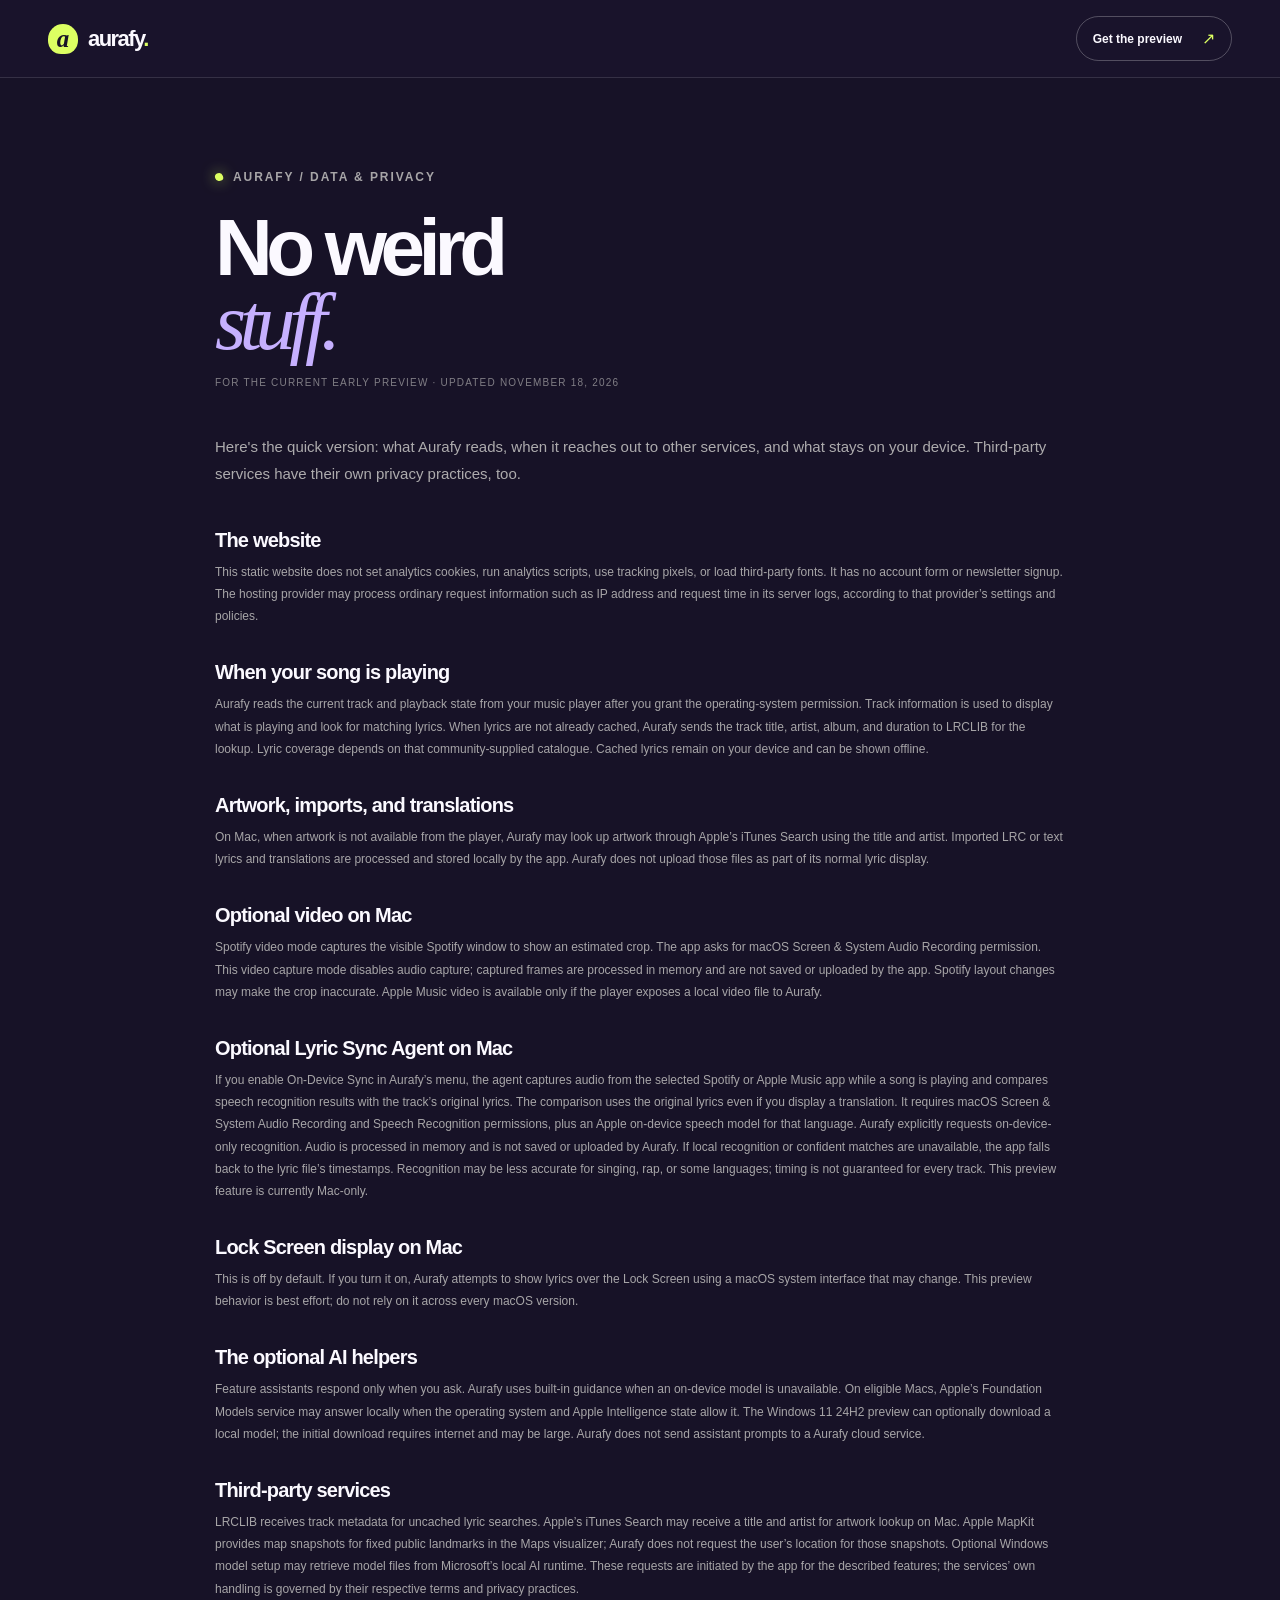
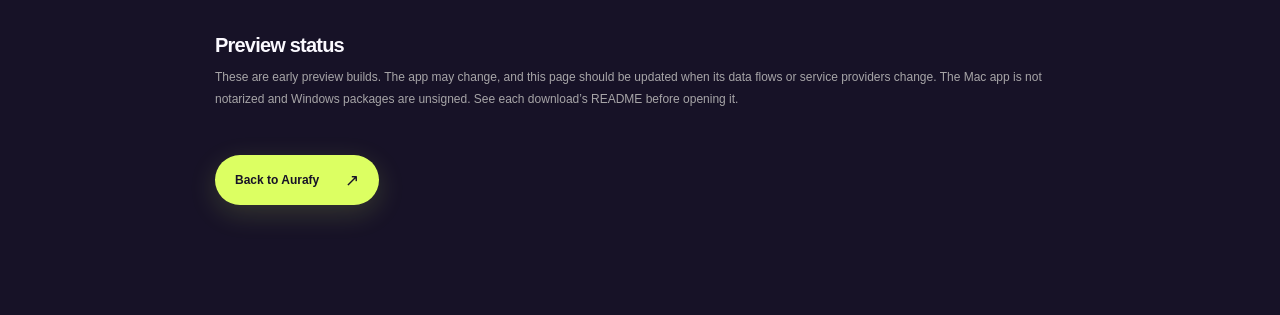
==== commit abcb87b3: "Finish Aurafy mark on privacy page" ====
--- a/privacy.html
+++ b/privacy.html
@@ -14,7 +14,7 @@
 </head>
 <body class="privacy-page">
   <header class="site-header">
-    <a class="brand" href="index.html" aria-label="Aurafy home"><span class="brand-mark" aria-hidden="true">v</span><span>aurafy<span class="brand-period">.</span></span></a>
+    <a class="brand" href="index.html" aria-label="Aurafy home"><span class="brand-mark" aria-hidden="true">a</span><span>aurafy<span class="brand-period">.</span></span></a>
     <a class="header-cta" href="index.html#downloads">Get the preview <span aria-hidden="true">↗</span></a>
   </header>
   <main class="privacy-content">
@@ -38,11 +38,14 @@
     <h2>Optional Lyric Sync Agent on Mac</h2>
     <p>If you enable On-Device Sync in Aurafy’s menu, the agent captures audio from the selected Spotify or Apple Music app while a song is playing and compares speech recognition results with the track’s original lyrics. The comparison uses the original lyrics even if you display a translation. It requires macOS Screen & System Audio Recording and Speech Recognition permissions, plus an Apple on-device speech model for that language. Aurafy explicitly requests on-device-only recognition. Audio is processed in memory and is not saved or uploaded by Aurafy. If local recognition or confident matches are unavailable, the app falls back to the lyric file’s timestamps. Recognition may be less accurate for singing, rap, or some languages; timing is not guaranteed for every track. This preview feature is currently Mac-only.</p>
 
+    <h2>Lock Screen display on Mac</h2>
+    <p>This is off by default. If you turn it on, Aurafy attempts to show lyrics over the Lock Screen using a macOS system interface that may change. This preview behavior is best effort; do not rely on it across every macOS version.</p>
+
     <h2>The optional AI helpers</h2>
     <p>Feature assistants respond only when you ask. Aurafy uses built-in guidance when an on-device model is unavailable. On eligible Macs, Apple’s Foundation Models service may answer locally when the operating system and Apple Intelligence state allow it. The Windows 11 24H2 preview can optionally download a local model; the initial download requires internet and may be large. Aurafy does not send assistant prompts to a Aurafy cloud service.</p>
 
     <h2>Third-party services</h2>
-    <p>LRCLIB receives track metadata for uncached lyric searches. Apple’s iTunes Search may receive a title and artist for artwork lookup on Mac. Optional Windows model setup may retrieve model files from Microsoft’s local AI runtime. These requests are initiated by the app for the described features; the services’ own handling is governed by their respective terms and privacy practices.</p>
+    <p>LRCLIB receives track metadata for uncached lyric searches. Apple’s iTunes Search may receive a title and artist for artwork lookup on Mac. Apple MapKit provides map snapshots for fixed public landmarks in the Maps visualizer; Aurafy does not request the user’s location for those snapshots. Optional Windows model setup may retrieve model files from Microsoft’s local AI runtime. These requests are initiated by the app for the described features; the services’ own handling is governed by their respective terms and privacy practices.</p>
 
     <h2>Preview status</h2>
     <p>These are early preview builds. The app may change, and this page should be updated when its data flows or service providers change. The Mac app is not notarized and Windows packages are unsigned. See each download’s README before opening it.</p>
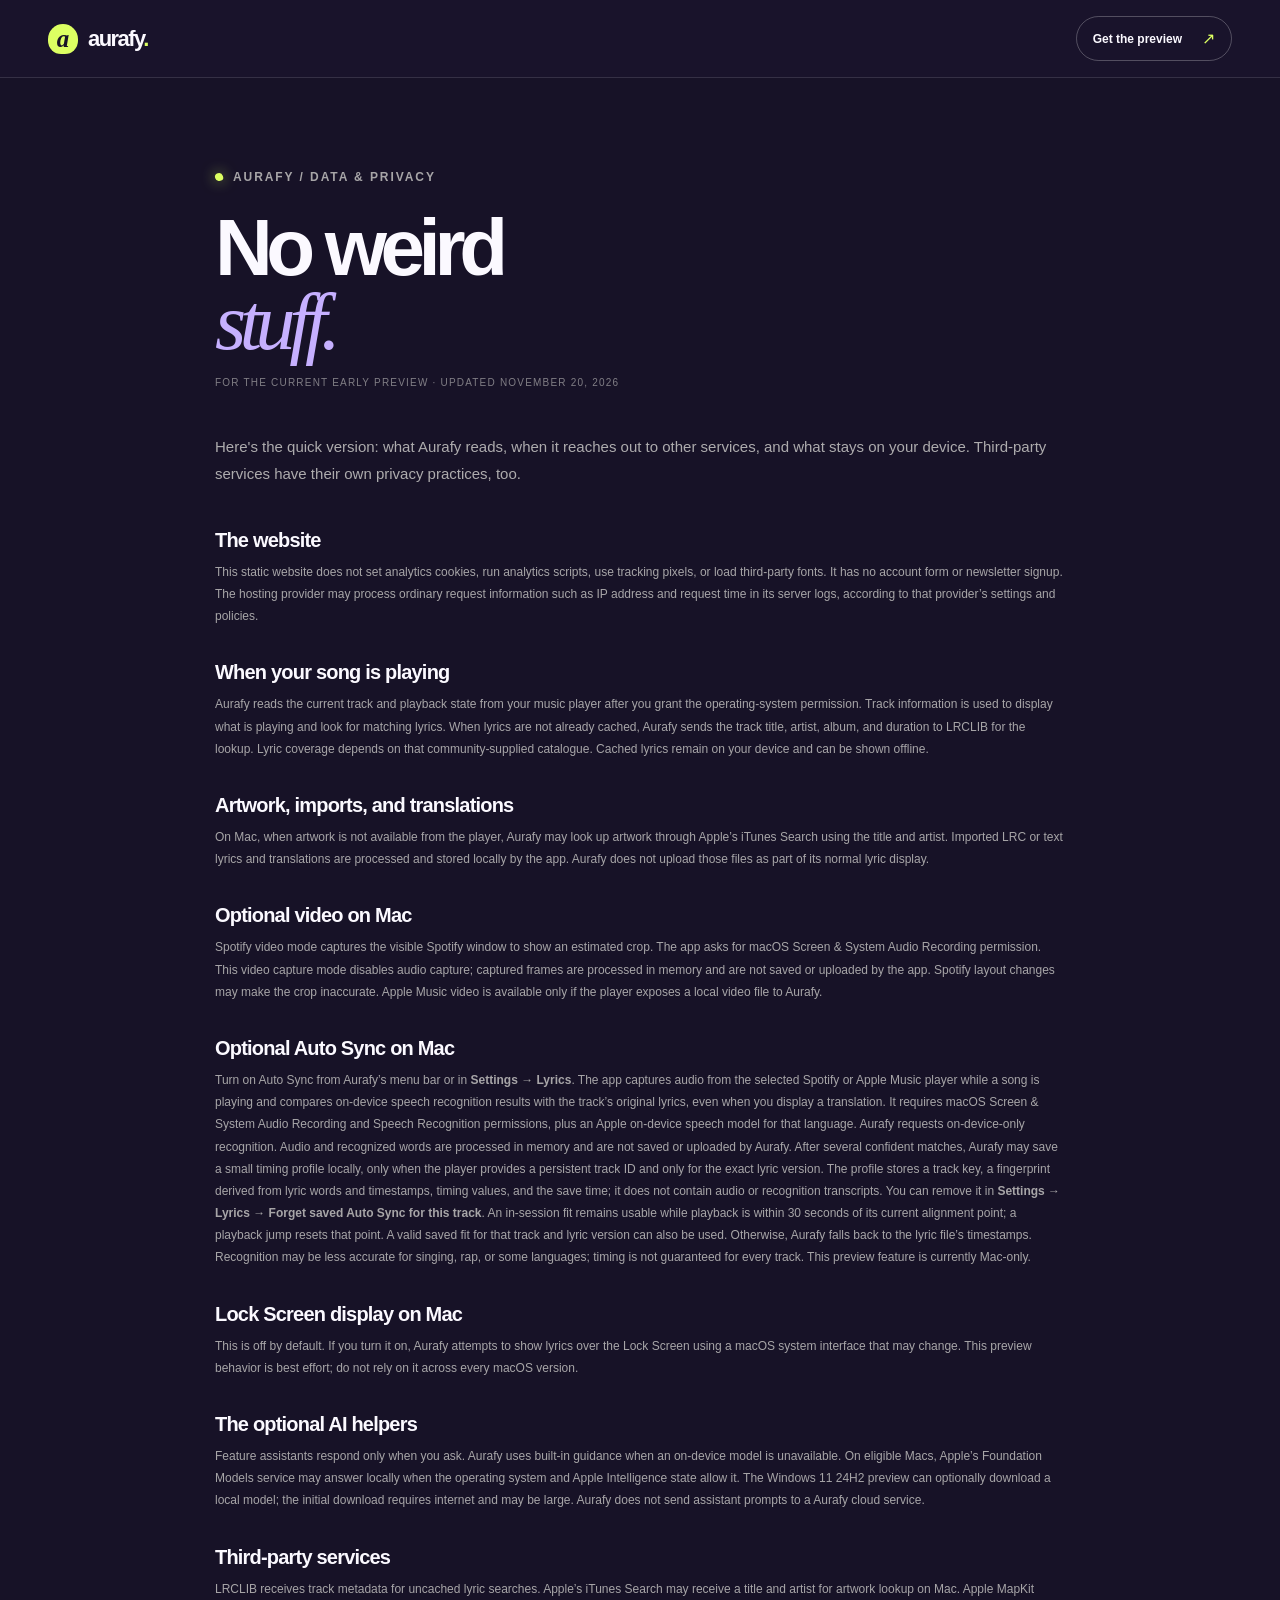
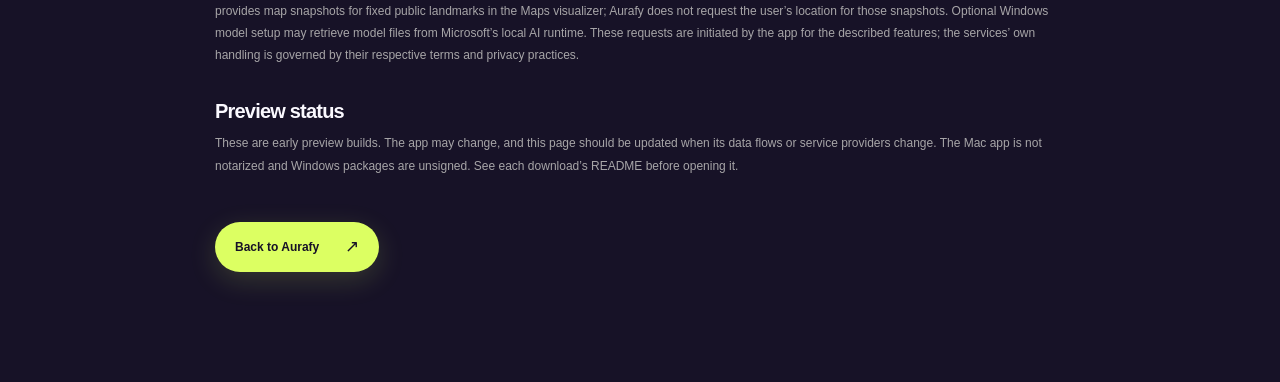
==== commit fff6ef70: "Add clear Auto Sync details to Aurafy site" ====
--- a/privacy.html
+++ b/privacy.html
@@ -20,7 +20,7 @@
   <main class="privacy-content">
     <p class="eyebrow"><span class="eyebrow-dot"></span> Aurafy / Data & privacy</p>
     <h1>No weird<br><em>stuff.</em></h1>
-    <p class="updated">For the current early preview · Updated November 18, 2026</p>
+    <p class="updated">For the current early preview · Updated November 20, 2026</p>
     <p class="intro">Here's the quick version: what Aurafy reads, when it reaches out to other services, and what stays on your device. Third-party services have their own privacy practices, too.</p>
 
     <h2>The website</h2>
@@ -35,8 +35,8 @@
     <h2>Optional video on Mac</h2>
     <p>Spotify video mode captures the visible Spotify window to show an estimated crop. The app asks for macOS Screen & System Audio Recording permission. This video capture mode disables audio capture; captured frames are processed in memory and are not saved or uploaded by the app. Spotify layout changes may make the crop inaccurate. Apple Music video is available only if the player exposes a local video file to Aurafy.</p>
 
-    <h2>Optional Lyric Sync Agent on Mac</h2>
-    <p>If you enable On-Device Sync in Aurafy’s menu, the agent captures audio from the selected Spotify or Apple Music app while a song is playing and compares speech recognition results with the track’s original lyrics. The comparison uses the original lyrics even if you display a translation. It requires macOS Screen & System Audio Recording and Speech Recognition permissions, plus an Apple on-device speech model for that language. Aurafy explicitly requests on-device-only recognition. Audio is processed in memory and is not saved or uploaded by Aurafy. If local recognition or confident matches are unavailable, the app falls back to the lyric file’s timestamps. Recognition may be less accurate for singing, rap, or some languages; timing is not guaranteed for every track. This preview feature is currently Mac-only.</p>
+    <h2>Optional Auto Sync on Mac</h2>
+    <p>Turn on Auto Sync from Aurafy’s menu bar or in <strong>Settings → Lyrics</strong>. The app captures audio from the selected Spotify or Apple Music player while a song is playing and compares on-device speech recognition results with the track’s original lyrics, even when you display a translation. It requires macOS Screen &amp; System Audio Recording and Speech Recognition permissions, plus an Apple on-device speech model for that language. Aurafy requests on-device-only recognition. Audio and recognized words are processed in memory and are not saved or uploaded by Aurafy. After several confident matches, Aurafy may save a small timing profile locally, only when the player provides a persistent track ID and only for the exact lyric version. The profile stores a track key, a fingerprint derived from lyric words and timestamps, timing values, and the save time; it does not contain audio or recognition transcripts. You can remove it in <strong>Settings → Lyrics → Forget saved Auto Sync for this track</strong>. An in-session fit remains usable while playback is within 30 seconds of its current alignment point; a playback jump resets that point. A valid saved fit for that track and lyric version can also be used. Otherwise, Aurafy falls back to the lyric file’s timestamps. Recognition may be less accurate for singing, rap, or some languages; timing is not guaranteed for every track. This preview feature is currently Mac-only.</p>
 
     <h2>Lock Screen display on Mac</h2>
     <p>This is off by default. If you turn it on, Aurafy attempts to show lyrics over the Lock Screen using a macOS system interface that may change. This preview behavior is best effort; do not rely on it across every macOS version.</p>
--- a/styles.css
+++ b/styles.css
@@ -446,3 +446,58 @@
 @media (prefers-reduced-motion: reduce) {
   *, *::before, *::after { scroll-behavior: auto !important; animation-duration: .01ms !important; animation-iteration-count: 1 !important; transition-duration: .01ms !important; }
 }
+
+/* Auto Sync gets one clear feature panel while retaining the site's night-and-lime palette. */
+.feature-card-sync {
+  grid-column: 1 / -1;
+  display: grid;
+  grid-template-columns: minmax(0, .9fr) minmax(0, 1.1fr);
+  gap: 15px 38px;
+  min-height: 275px;
+  align-items: center;
+  color: #fbf9ff;
+  border-color: rgba(198,176,255,.25);
+  background: linear-gradient(135deg,#211735,#332755);
+}
+.feature-card-sync > .feature-meta { grid-column: 1 / -1; color: rgba(245,244,237,.68); }
+.sync-illustration {
+  min-width: 0;
+  min-height: 145px;
+  padding: 17px 19px 14px;
+  display: flex;
+  flex-direction: column;
+  justify-content: space-between;
+  border: 1px solid rgba(255,255,255,.14);
+  border-radius: 16px;
+  background: rgba(255,255,255,.045);
+}
+.sync-illustration-top, .sync-steps { display: flex; align-items: center; justify-content: space-between; gap: 10px; }
+.sync-illustration-top { color: rgba(245,244,237,.66); font-size: 8px; font-weight: 760; letter-spacing: .13em; }
+.sync-local { color: rgba(245,244,237,.76); font-size: 8px; font-weight: 760; letter-spacing: .12em; white-space: nowrap; }
+.sync-word-line { margin-top: 17px; display: flex; align-items: baseline; justify-content: center; gap: clamp(5px, 1.2vw, 15px); color: rgba(245,244,237,.72); font-size: clamp(14px, 2vw, 21px); font-weight: 630; letter-spacing: -.05em; }
+.sync-word-line strong { color: #ffffff; font-size: 1.3em; font-weight: 730; text-shadow: 0 0 18px rgba(217,242,129,.38); }
+.sync-wave { height: 25px; margin: 6px 0 9px; display: flex; align-items: center; justify-content: center; gap: 4px; }
+.sync-wave i { width: 3px; height: 8px; border-radius: 3px; background: #c6b0ff; opacity: .62; }
+.sync-wave i:nth-child(3n) { height: 17px; }
+.sync-wave i:nth-child(4n + 1) { height: 12px; opacity: .9; }
+.sync-wave i:nth-child(7n) { height: 22px; }
+.sync-steps { color: rgba(245,244,237,.63); font-size: 7px; font-weight: 760; letter-spacing: .17em; }
+.sync-feature-copy { min-width: 0; display: flex; flex-direction: column; justify-content: center; }
+.sync-feature-copy h3 { margin: 0 0 10px; color: #ffffff; font-size: clamp(20px, 2.5vw, 29px); line-height: 1.05; letter-spacing: -.055em; }
+.sync-platform-badges { margin: 2px 0 13px; display: grid; grid-template-columns: repeat(2,minmax(0,1fr)); gap: 8px; }
+.sync-platform-badges > div { min-width: 0; padding: 9px 11px; border: 1px solid rgba(255,255,255,.16); border-radius: 11px; background: rgba(255,255,255,.045); }
+.sync-platform-badges span { color: #d9f281; font-size: 11px; font-weight: 800; letter-spacing: .1em; }
+.sync-platform-badges p { margin: 4px 0 0; color: #ffffff; font-size: 12px; line-height: 1.45; }
+.sync-feature-copy .sync-feature-desc { max-width: 570px; margin: 0; color: rgba(245,244,237,.84); font-size: 14px; line-height: 1.6; }
+.sync-facts { margin-top: 11px; display: grid; grid-template-columns: 1fr 1fr; gap: 12px; }
+.sync-facts p { margin: 0; color: rgba(245,244,237,.76); font-size: 13px; line-height: 1.55; }
+.sync-facts h4 { margin: 0 0 3px; color: #ffffff; font-size: 12px; line-height: 1.3; }
+@media (max-width: 760px) {
+  .feature-card-sync { grid-template-columns: 1fr; gap: 13px; min-height: 0; padding: 20px; }
+  .sync-illustration { min-height: 135px; padding: 15px; }
+  .sync-feature-copy h3 { font-size: 23px; }
+  .sync-platform-badges { grid-template-columns: 1fr; }
+  .sync-platform-badges p, .sync-feature-copy .sync-feature-desc { font-size: 14px; }
+  .sync-facts { grid-template-columns: 1fr; }
+  .sync-facts p { font-size: 14px; }
+}
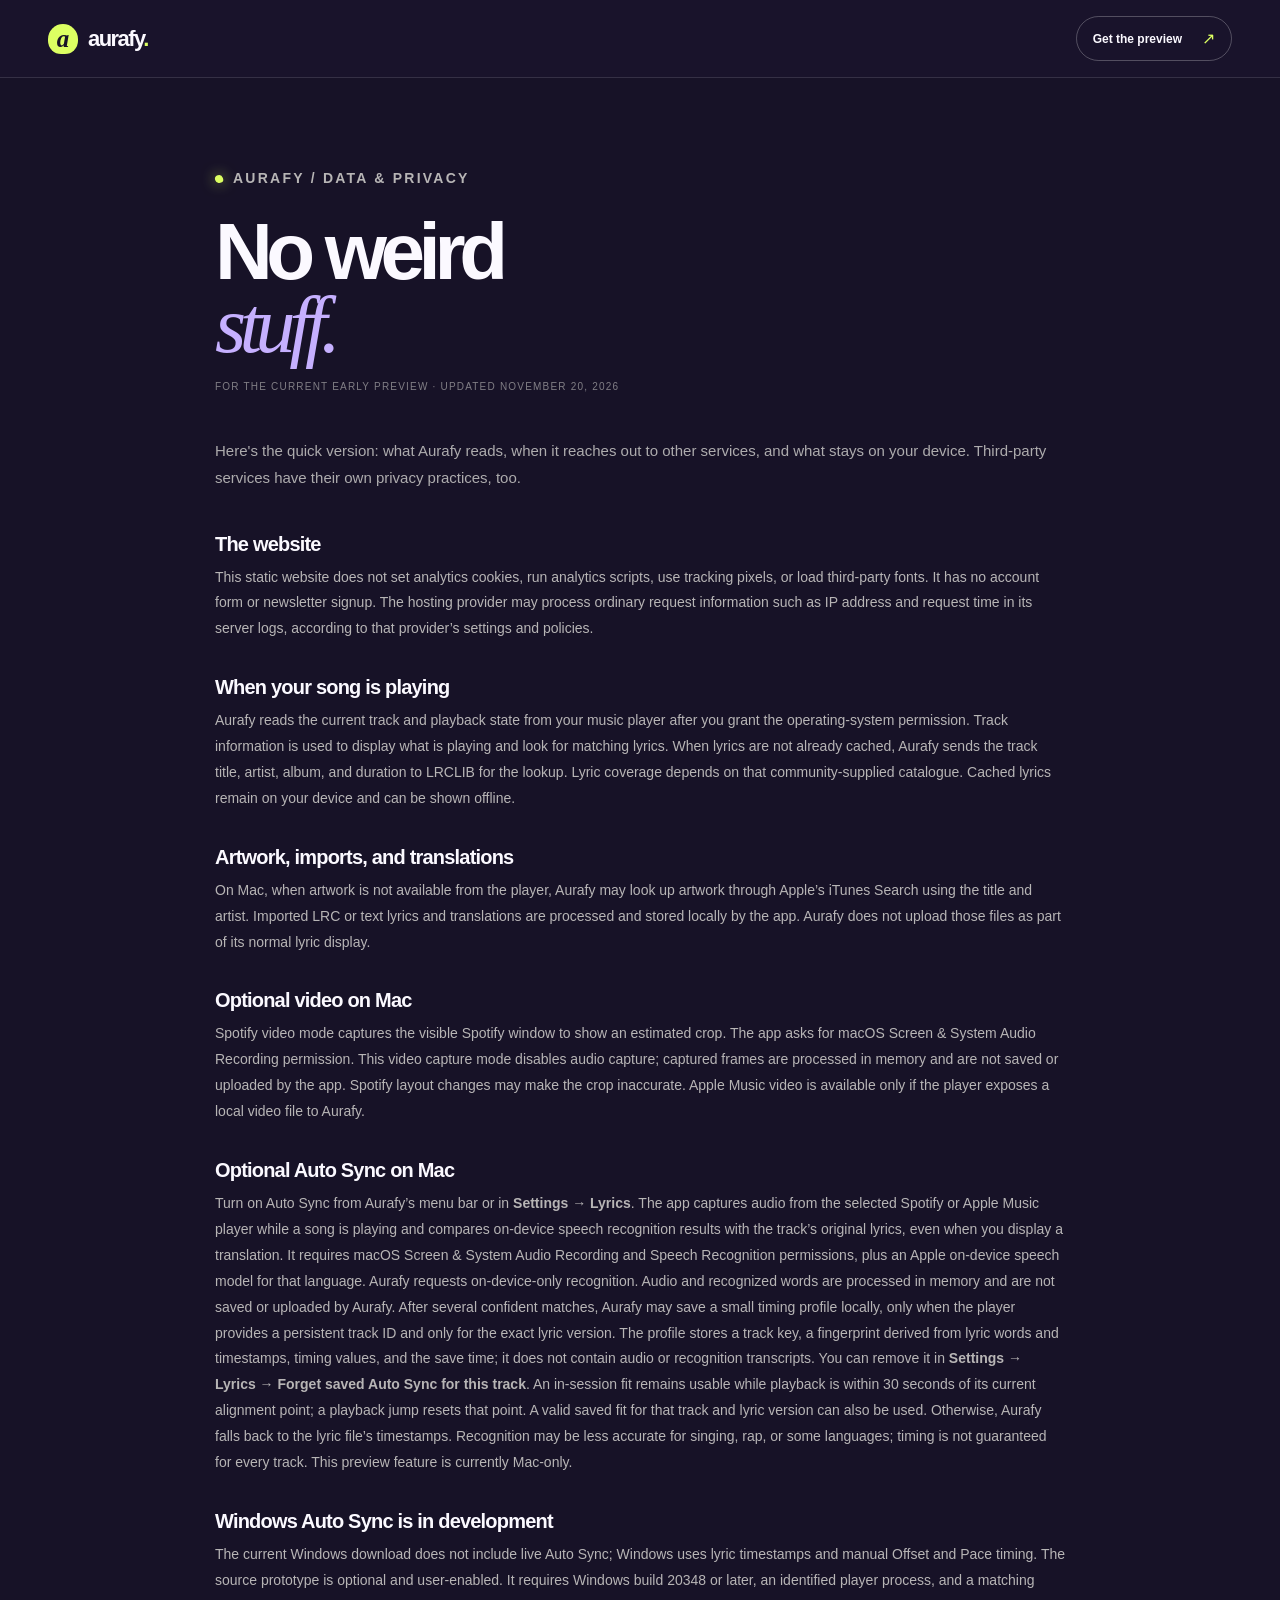
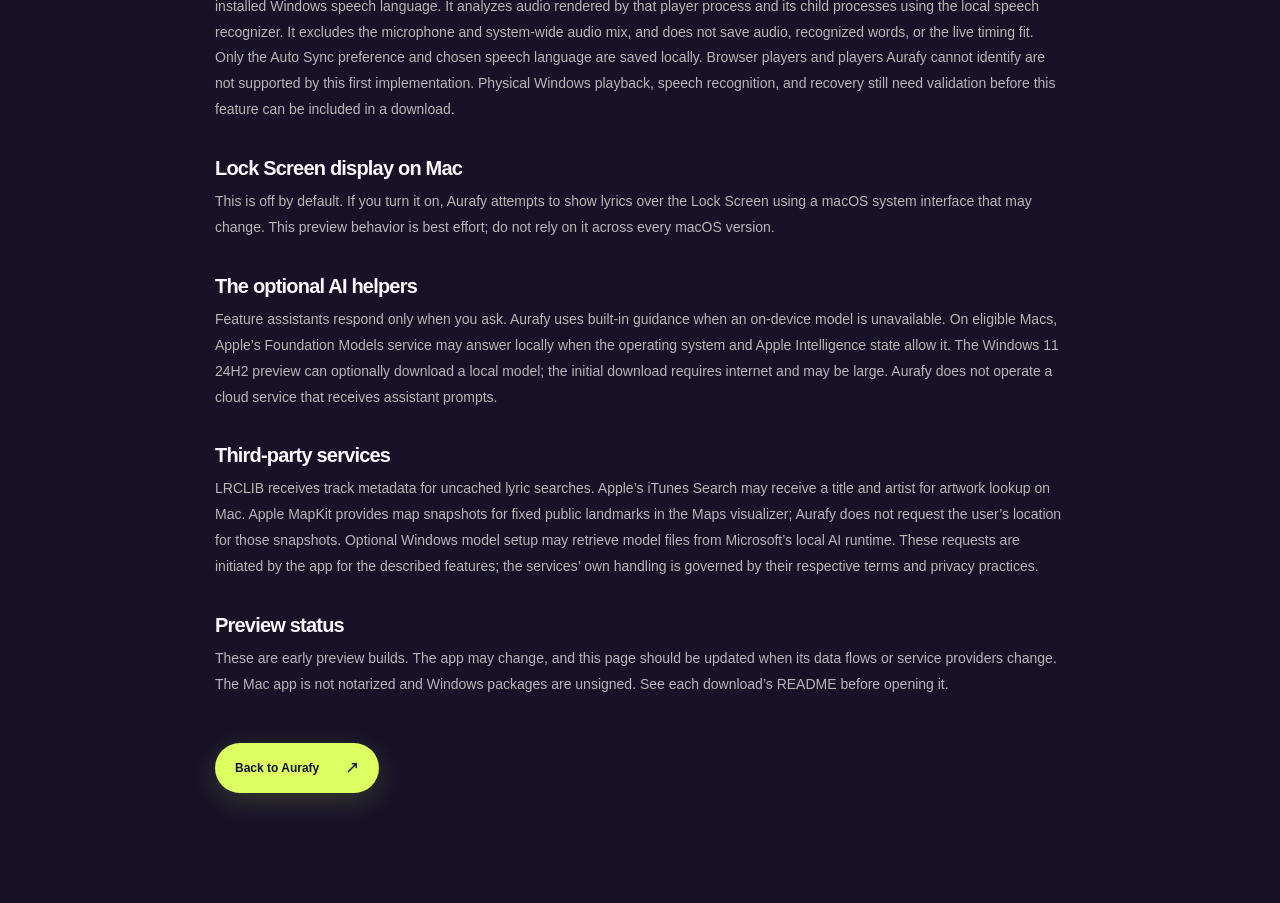
==== commit d8f242fb: "Clarify Windows Auto Sync preview availability" ====
--- a/privacy.html
+++ b/privacy.html
@@ -38,11 +38,14 @@
     <h2>Optional Auto Sync on Mac</h2>
     <p>Turn on Auto Sync from Aurafy’s menu bar or in <strong>Settings → Lyrics</strong>. The app captures audio from the selected Spotify or Apple Music player while a song is playing and compares on-device speech recognition results with the track’s original lyrics, even when you display a translation. It requires macOS Screen &amp; System Audio Recording and Speech Recognition permissions, plus an Apple on-device speech model for that language. Aurafy requests on-device-only recognition. Audio and recognized words are processed in memory and are not saved or uploaded by Aurafy. After several confident matches, Aurafy may save a small timing profile locally, only when the player provides a persistent track ID and only for the exact lyric version. The profile stores a track key, a fingerprint derived from lyric words and timestamps, timing values, and the save time; it does not contain audio or recognition transcripts. You can remove it in <strong>Settings → Lyrics → Forget saved Auto Sync for this track</strong>. An in-session fit remains usable while playback is within 30 seconds of its current alignment point; a playback jump resets that point. A valid saved fit for that track and lyric version can also be used. Otherwise, Aurafy falls back to the lyric file’s timestamps. Recognition may be less accurate for singing, rap, or some languages; timing is not guaranteed for every track. This preview feature is currently Mac-only.</p>
 
+    <h2>Windows Auto Sync is in development</h2>
+    <p>The current Windows download does not include live Auto Sync; Windows uses lyric timestamps and manual Offset and Pace timing. The source prototype is optional and user-enabled. It requires Windows build 20348 or later, an identified player process, and a matching installed Windows speech language. It analyzes audio rendered by that player process and its child processes using the local speech recognizer. It excludes the microphone and system-wide audio mix, and does not save audio, recognized words, or the live timing fit. Only the Auto Sync preference and chosen speech language are saved locally. Browser players and players Aurafy cannot identify are not supported by this first implementation. Physical Windows playback, speech recognition, and recovery still need validation before this feature can be included in a download.</p>
+
     <h2>Lock Screen display on Mac</h2>
     <p>This is off by default. If you turn it on, Aurafy attempts to show lyrics over the Lock Screen using a macOS system interface that may change. This preview behavior is best effort; do not rely on it across every macOS version.</p>
 
     <h2>The optional AI helpers</h2>
-    <p>Feature assistants respond only when you ask. Aurafy uses built-in guidance when an on-device model is unavailable. On eligible Macs, Apple’s Foundation Models service may answer locally when the operating system and Apple Intelligence state allow it. The Windows 11 24H2 preview can optionally download a local model; the initial download requires internet and may be large. Aurafy does not send assistant prompts to a Aurafy cloud service.</p>
+    <p>Feature assistants respond only when you ask. Aurafy uses built-in guidance when an on-device model is unavailable. On eligible Macs, Apple’s Foundation Models service may answer locally when the operating system and Apple Intelligence state allow it. The Windows 11 24H2 preview can optionally download a local model; the initial download requires internet and may be large. Aurafy does not operate a cloud service that receives assistant prompts.</p>
 
     <h2>Third-party services</h2>
     <p>LRCLIB receives track metadata for uncached lyric searches. Apple’s iTunes Search may receive a title and artist for artwork lookup on Mac. Apple MapKit provides map snapshots for fixed public landmarks in the Maps visualizer; Aurafy does not request the user’s location for those snapshots. Optional Windows model setup may retrieve model files from Microsoft’s local AI runtime. These requests are initiated by the app for the described features; the services’ own handling is governed by their respective terms and privacy practices.</p>
--- a/styles.css
+++ b/styles.css
@@ -233,26 +233,26 @@
 .os-icon { width: 33px; height: 33px; display: grid; place-items: center; color: #e9efcf; background: var(--ink); border-radius: 10px; font-size: 19px; }
 .os-apple svg { width: 17px; height: 17px; fill: #e9efcf; }
 .os-windows { color: var(--ink); background: #bdc8ee; font-size: 27px; }
-.download-badge { padding: 6px 8px; color: #4c6033; border: 1px solid rgba(76,96,51,.25); border-radius: 99px; font-size: 7px; font-weight: 800; letter-spacing: .12em; }
+.download-badge { padding: 6px 8px; color: #4c6033; border: 1px solid rgba(76,96,51,.25); border-radius: 99px; font-size: 10px; font-weight: 800; letter-spacing: .12em; }
 .badge-muted { color: #6e6962; border-color: rgba(110,105,98,.25); }
-.download-os { margin: 0 0 7px; color: #65734a; font-size: 8px; font-weight: 800; letter-spacing: .14em; }
+.download-os { margin: 0 0 7px; color: #65734a; font-size: 11px; font-weight: 800; letter-spacing: .14em; }
 .download-card h3 { margin: 0; font-size: 22px; font-weight: 690; letter-spacing: -.055em; }
-.download-copy { min-height: 40px; margin: 8px 0 20px; color: #65706a; font-size: 10px; line-height: 1.6; }
+.download-copy { min-height: 40px; margin: 8px 0 20px; color: #65706a; font-size: 12px; line-height: 1.6; }
 .button-dark { color: #f4f4eb; background: var(--ink); }
 .button-dark:hover { background: #333c37; }
 .download-card .button { width: 100%; justify-content: space-between; }
-.download-foot { margin: 12px 0 0; color: #747c75; font-size: 8px; line-height: 1.55; }
+.download-foot { margin: 12px 0 0; color: #747c75; font-size: 12px; line-height: 1.55; }
 .download-links { margin-top: auto; border-top: 1px solid rgba(17,22,22,.13); }
-.download-links a { min-height: 42px; display: flex; align-items: center; justify-content: space-between; border-bottom: 1px solid rgba(17,22,22,.13); font-size: 10px; font-weight: 750; transition: padding .2s ease; }
+.download-links a { min-height: 42px; display: flex; align-items: center; justify-content: space-between; border-bottom: 1px solid rgba(17,22,22,.13); font-size: 12px; font-weight: 750; transition: padding .2s ease; }
 .download-links a:hover { padding: 0 5px; }
 .download-links a > span { display: flex; align-items: center; gap: 9px; }
-.download-links small { color: #77817a; font-size: 8px; font-weight: 500; }
+.download-links small { color: #77817a; font-size: 12px; font-weight: 500; }
 .download-links b { color: #708d3b; font-size: 15px; }
 .download-disclaimer { margin-top: 17px; padding: 16px 19px; display: grid; grid-template-columns: 18px 1fr auto; align-items: center; gap: 12px; border: 1px solid rgba(255,255,255,.17); border-radius: 10px; background: rgba(255,255,255,.035); }
 .download-disclaimer > span { color: var(--lime); }
-.download-disclaimer p { margin: 0; color: rgba(245,244,237,.56); font-size: 9px; line-height: 1.65; }
+.download-disclaimer p { margin: 0; color: rgba(245,244,237,.72); font-size: 12px; line-height: 1.65; }
 .download-disclaimer p strong { color: #f5f4ed; }
-.download-disclaimer a { color: var(--lime); font-size: 9px; font-weight: 650; white-space: nowrap; }
+.download-disclaimer a { color: var(--lime); font-size: 12px; font-weight: 650; white-space: nowrap; }
 
 .privacy-section { padding-top: 125px; padding-bottom: 125px; display: grid; grid-template-columns: .85fr 1.15fr; gap: 100px; align-items: center; }
 .privacy-stamp { width: min(100%, 360px); aspect-ratio: 1; margin: auto; position: relative; display: flex; flex-direction: column; justify-content: center; align-items: center; border: 2px solid rgba(31,22,54,.5); border-radius: 50%; background: var(--lime); box-shadow: 8px 10px 0 #b6a0ea; transform: rotate(-9deg); }
@@ -263,7 +263,7 @@
 .privacy-stamp b { position: relative; z-index: 1; font-size: clamp(39px, 5vw, 58px); line-height: .83; letter-spacing: -.08em; text-align: center; }
 .privacy-stamp i { position: absolute; right: 39px; bottom: 42px; color: #8161c8; font-size: 25px; font-style: normal; }
 .privacy-copy h2 { font-size: clamp(48px, 6vw, 74px); }
-.privacy-copy > p:not(.eyebrow) { max-width: 530px; margin: 20px 0 0; color: var(--muted); font-size: 12px; line-height: 1.8; }
+.privacy-copy > p:not(.eyebrow) { max-width: 530px; margin: 20px 0 0; color: var(--muted); font-size: 14px; line-height: 1.8; }
 .privacy-copy .text-link { margin-top: 24px; }
 
 .faq-section { padding: 105px 0; color: #fbf9ff; background: #211735; }
@@ -300,7 +300,7 @@
 .privacy-content .updated { margin: 0 0 40px; color: rgba(245,244,237,.48); font-size: 10px; letter-spacing: .12em; text-transform: uppercase; }
 .privacy-content .intro { margin: 0 0 42px; color: rgba(245,244,237,.68); font-size: 15px; line-height: 1.8; }
 .privacy-content h2 { margin: 34px 0 9px; font-size: 20px; letter-spacing: -.04em; }
-.privacy-content p, .privacy-content li { color: rgba(245,244,237,.65); font-size: 12px; line-height: 1.85; }
+.privacy-content p, .privacy-content li { color: rgba(245,244,237,.72); font-size: 14px; line-height: 1.85; }
 .privacy-content ul { padding-left: 20px; }
 .privacy-content li { padding: 3px 0; }
 .privacy-content a:not(.button) { color: #d9f281; text-decoration: underline; text-underline-offset: 3px; }
@@ -411,12 +411,13 @@
   .download-card-top { margin-bottom: 22px; }
   .download-copy { min-height: unset; }
   .download-disclaimer { grid-template-columns: 18px 1fr; align-items: start; }
-  .download-disclaimer p { font-size: 9px; }
+  .download-disclaimer p { font-size: 12px; }
+  .download-disclaimer a { font-size: 12px; }
   .download-disclaimer a { grid-column: 2; white-space: normal; }
   .privacy-section { padding-top: 80px; padding-bottom: 80px; grid-template-columns: 1fr; gap: 42px; }
   .privacy-stamp { width: min(70vw, 300px); }
   .privacy-copy h2 { font-size: clamp(51px, 12vw, 70px); }
-  .privacy-copy > p:not(.eyebrow) { font-size: 11px; }
+  .privacy-copy > p:not(.eyebrow) { font-size: 13px; }
   .faq-section { padding: 78px 0; }
   .faq-inner { gap: 35px; }
   .faq-heading { position: static; }
@@ -432,7 +433,7 @@
   .privacy-content { padding: 65px 0 80px; }
   .privacy-content .intro { font-size: 13px; }
   .privacy-content h2 { font-size: 18px; }
-  .privacy-content p, .privacy-content li { font-size: 11px; }
+  .privacy-content p, .privacy-content li { font-size: 13px; }
 }
 @media (max-width: 370px) {
   .header-cta { padding: 9px 10px; font-size: 9px; }
@@ -489,6 +490,7 @@
 .sync-platform-badges span { color: #d9f281; font-size: 11px; font-weight: 800; letter-spacing: .1em; }
 .sync-platform-badges p { margin: 4px 0 0; color: #ffffff; font-size: 12px; line-height: 1.45; }
 .sync-feature-copy .sync-feature-desc { max-width: 570px; margin: 0; color: rgba(245,244,237,.84); font-size: 14px; line-height: 1.6; }
+.sync-feature-copy .sync-window-desc { margin-top: 8px; color: rgba(245,244,237,.7); font-size: 12px; }
 .sync-facts { margin-top: 11px; display: grid; grid-template-columns: 1fr 1fr; gap: 12px; }
 .sync-facts p { margin: 0; color: rgba(245,244,237,.76); font-size: 13px; line-height: 1.55; }
 .sync-facts h4 { margin: 0 0 3px; color: #ffffff; font-size: 12px; line-height: 1.3; }
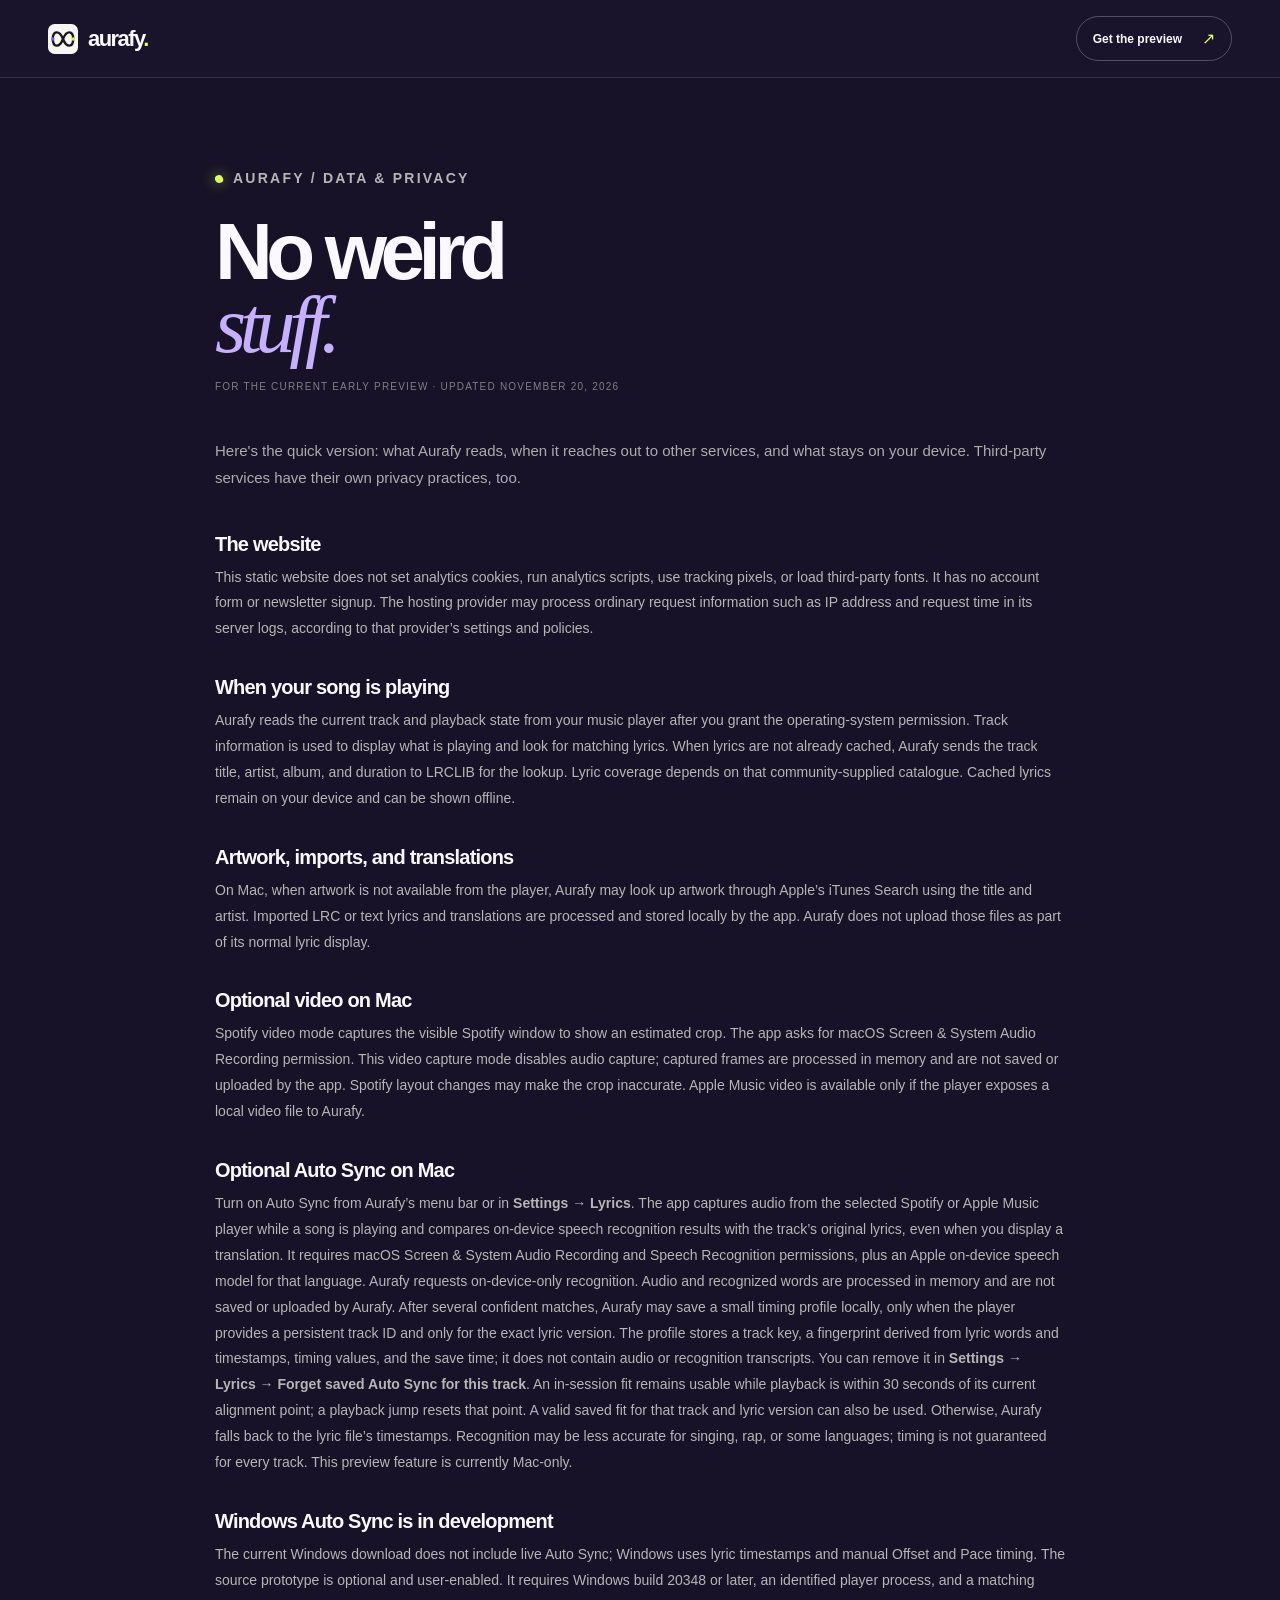
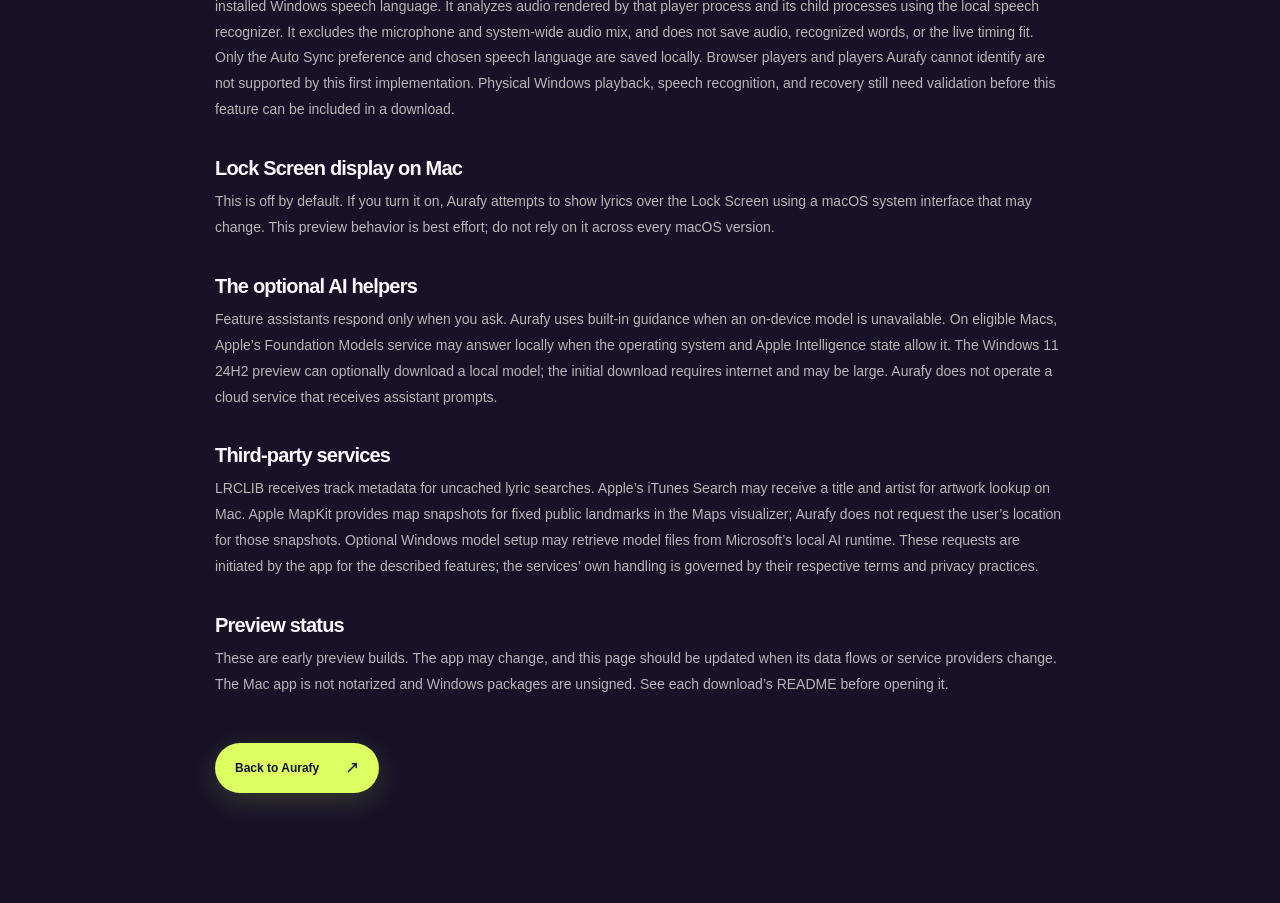
==== commit a077ca5a: "Apply selected Aurafy logo across website" ====
--- a/privacy.html
+++ b/privacy.html
@@ -9,12 +9,14 @@
   <meta name="description" content="A plain-language explanation of how the Aurafy preview website and desktop apps handle data.">
   <title>Data & privacy — Aurafy</title>
   <link rel="icon" href="aurafy-mark.svg" type="image/svg+xml">
+  <link rel="icon" href="aurafy.ico" sizes="any" type="image/x-icon">
+  <link rel="apple-touch-icon" sizes="180x180" href="aurafy-apple-touch-icon.png">
   <link rel="stylesheet" href="styles.css">
   <link rel="canonical" href="https://deepak-c04.github.io/verci-website/privacy.html">
 </head>
 <body class="privacy-page">
   <header class="site-header">
-    <a class="brand" href="index.html" aria-label="Aurafy home"><span class="brand-mark" aria-hidden="true">a</span><span>aurafy<span class="brand-period">.</span></span></a>
+    <a class="brand" href="index.html" aria-label="Aurafy home"><img class="brand-mark" src="aurafy-mark.svg" alt="" aria-hidden="true"><span>aurafy<span class="brand-period">.</span></span></a>
     <a class="header-cta" href="index.html#downloads">Get the preview <span aria-hidden="true">↗</span></a>
   </header>
   <main class="privacy-content">
--- a/styles.css
+++ b/styles.css
@@ -29,7 +29,7 @@
 .skip-link:focus { transform: translateY(0); }
 .site-header { height: 78px; padding: 0 max(48px, calc((100% - 1420px) / 2)); display: flex; align-items: center; justify-content: space-between; gap: 30px; color: #fbf9ff; background: #19132b; position: relative; z-index: 10; }
 .brand { display: inline-flex; align-items: center; gap: 10px; font-size: 22px; font-weight: 720; letter-spacing: -.07em; }
-.brand-mark { width: 30px; height: 30px; display: grid; place-items: center; color: var(--ink); background: var(--lime); border-radius: 50% 50% 44% 44%; font-family: Georgia, serif; font-size: 25px; font-weight: 700; font-style: italic; letter-spacing: -.11em; padding-right: 3px; }
+.brand-mark { width: 30px; height: 30px; display: block; flex: 0 0 auto; object-fit: contain; }
 .brand-period { color: var(--lime); }
 .site-nav { display: flex; align-items: center; gap: clamp(22px, 3vw, 44px); color: rgba(247, 246, 239, .7); font-size: 13px; font-weight: 550; }
 .site-nav a, .footer-links a { transition: color .2s ease; }
@@ -286,7 +286,7 @@
 .closing-small { margin: 14px 0 0; color: #727a74; font-size: 9px; }
 .site-footer { min-height: 94px; padding: 20px max(48px, calc((100% - 1420px) / 2)); display: flex; align-items: center; gap: 22px; color: #f5f4ed; background: #111616; }
 .footer-brand { font-size: 19px; }
-.footer-brand .brand-mark { width: 27px; height: 27px; font-size: 22px; }
+.footer-brand .brand-mark { width: 27px; height: 27px; }
 .site-footer > p { margin: 0 auto 0 0; color: rgba(245,244,237,.45); font-family: Georgia, serif; font-size: 11px; font-style: italic; }
 .footer-links { display: flex; gap: 21px; color: rgba(245,244,237,.58); font-size: 9px; }
 .footer-status { display: inline-flex; align-items: center; gap: 7px; margin-left: 15px; color: rgba(245,244,237,.48); font-size: 8px; text-transform: uppercase; letter-spacing: .1em; }
@@ -329,7 +329,7 @@
   :root { --wrap: calc(100% - 40px); scroll-padding-top: 75px; }
   .site-header { height: 68px; padding: 0 20px; gap: 12px; }
   .brand { font-size: 20px; }
-  .brand-mark { width: 28px; height: 28px; font-size: 23px; }
+  .brand-mark { width: 28px; height: 28px; }
   .header-cta { margin-left: auto; padding: 10px 12px; gap: 10px; font-size: 10px; }
   .menu-toggle { width: 36px; height: 36px; order: 3; padding: 10px 8px; display: flex; flex-direction: column; justify-content: center; gap: 5px; border: 1px solid rgba(255,255,255,.2); border-radius: 50%; color: white; background: transparent; cursor: pointer; }
   .menu-toggle span { width: 100%; height: 1px; display: block; background: currentColor; transition: transform .2s ease; }
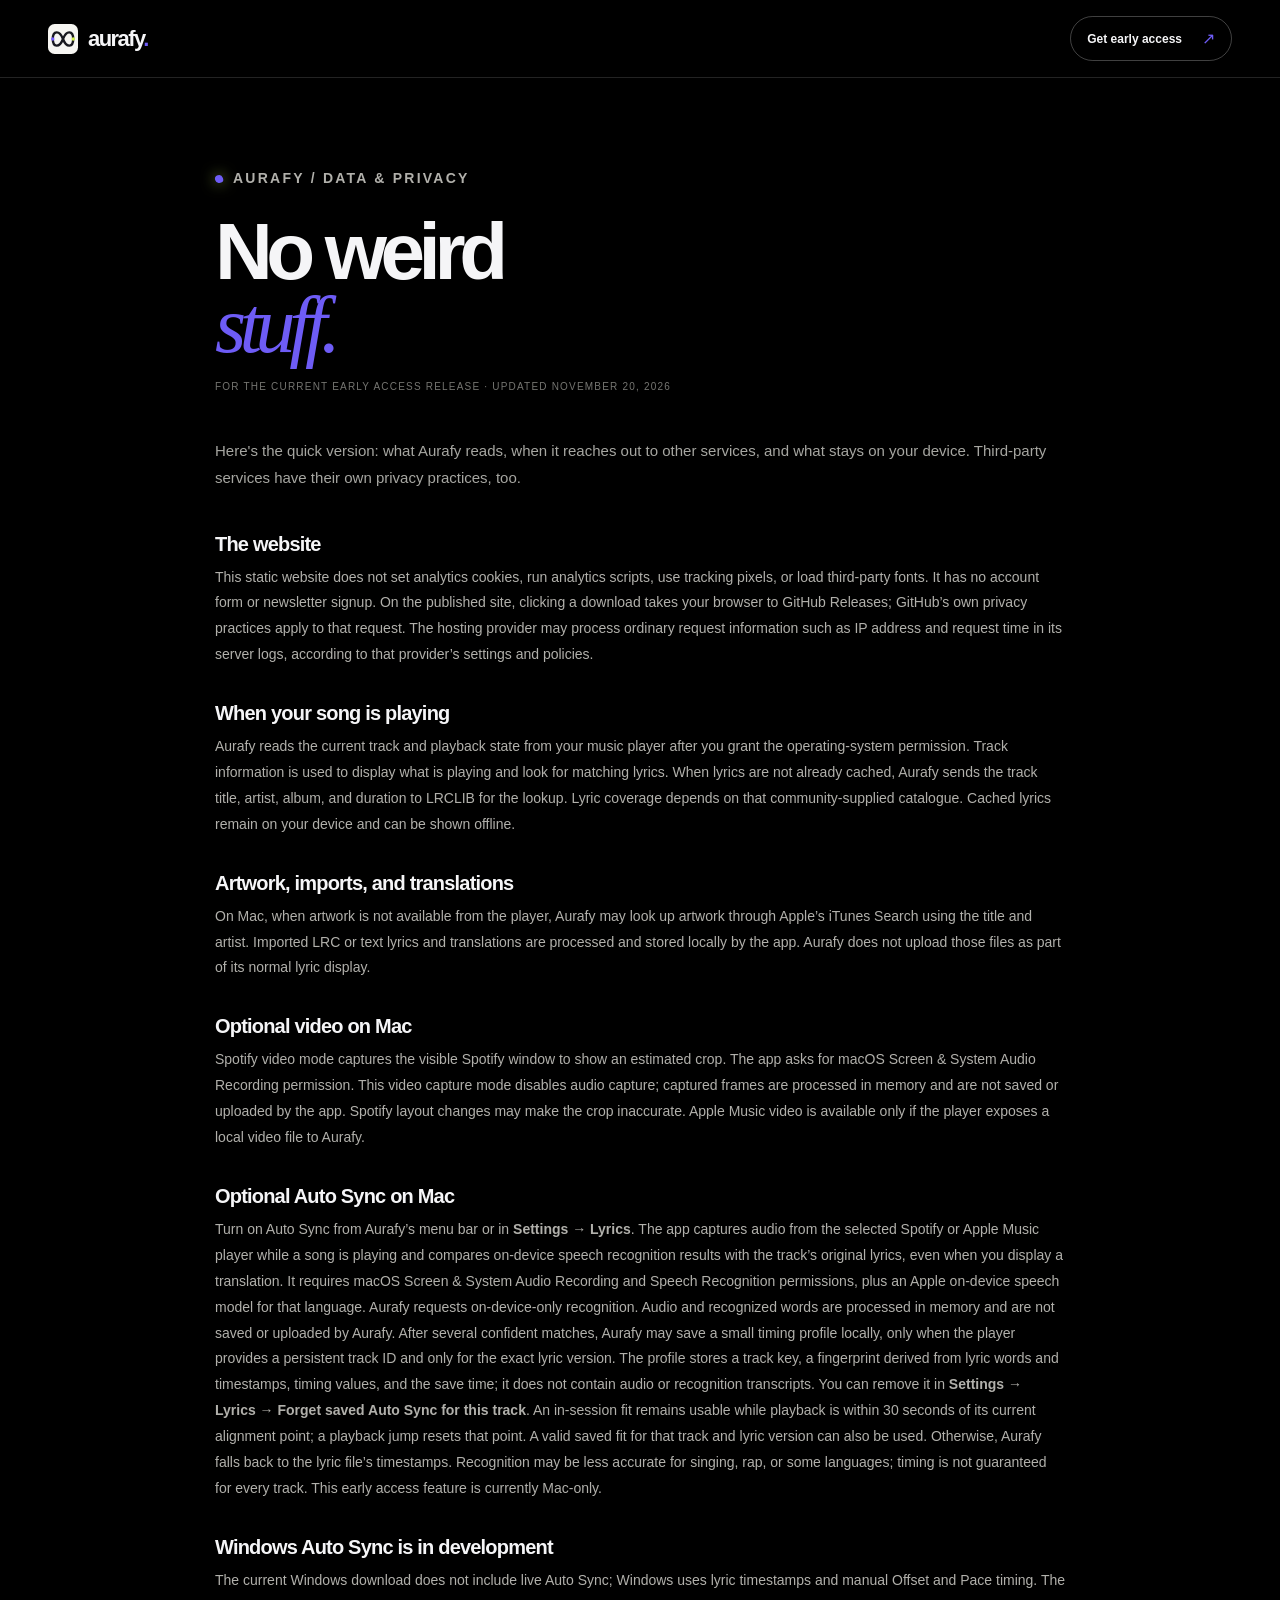
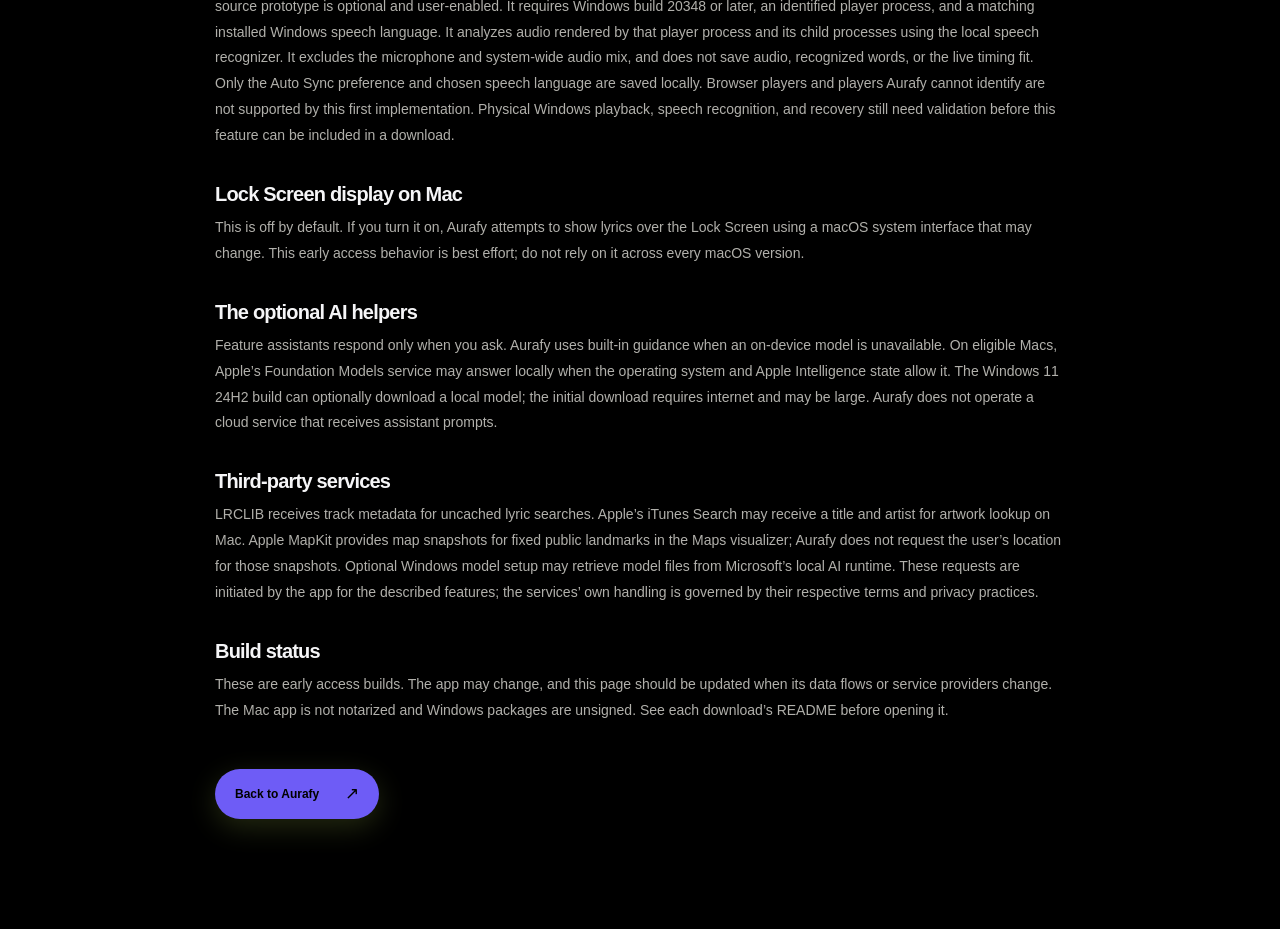
==== commit 42efb739: "Publish latest AURAFY website" ====
--- a/privacy.html
+++ b/privacy.html
@@ -3,10 +3,25 @@
 <head>
   <meta charset="utf-8">
   <meta name="viewport" content="width=device-width, initial-scale=1">
-  <meta name="theme-color" content="#111616">
+  <meta name="theme-color" content="#000000">
   <meta name="referrer" content="strict-origin-when-cross-origin">
   <meta http-equiv="Content-Security-Policy" content="default-src 'self'; base-uri 'self'; object-src 'none'; script-src 'self'; style-src 'self'; img-src 'self' data:; font-src 'self'; connect-src 'self'; form-action 'none'">
-  <meta name="description" content="A plain-language explanation of how the Aurafy preview website and desktop apps handle data.">
+  <meta name="description" content="A plain-language explanation of how the Aurafy early access website and desktop apps handle data.">
+  <meta property="og:site_name" content="Aurafy">
+  <meta property="og:title" content="Data & privacy — Aurafy">
+  <meta property="og:description" content="A plain-language explanation of how the Aurafy early access website and desktop apps handle data.">
+  <meta property="og:type" content="website">
+  <meta property="og:url" content="https://deepak-c04.github.io/verci-website/privacy.html">
+  <meta property="og:image" content="https://deepak-c04.github.io/verci-website/og-image.png">
+  <meta property="og:image:type" content="image/png">
+  <meta property="og:image:width" content="1200">
+  <meta property="og:image:height" content="630">
+  <meta property="og:image:alt" content="Aurafy infinity mark beside the words Lyrics that hit different on a dark violet background.">
+  <meta name="twitter:card" content="summary_large_image">
+  <meta name="twitter:title" content="Data & privacy — Aurafy">
+  <meta name="twitter:description" content="A plain-language explanation of how the Aurafy early access website and desktop apps handle data.">
+  <meta name="twitter:image" content="https://deepak-c04.github.io/verci-website/og-image.png">
+  <meta name="twitter:image:alt" content="Aurafy infinity mark beside the words Lyrics that hit different on a dark violet background.">
   <title>Data & privacy — Aurafy</title>
   <link rel="icon" href="aurafy-mark.svg" type="image/svg+xml">
   <link rel="icon" href="aurafy.ico" sizes="any" type="image/x-icon">
@@ -17,16 +32,16 @@
 <body class="privacy-page">
   <header class="site-header">
     <a class="brand" href="index.html" aria-label="Aurafy home"><img class="brand-mark" src="aurafy-mark.svg" alt="" aria-hidden="true"><span>aurafy<span class="brand-period">.</span></span></a>
-    <a class="header-cta" href="index.html#downloads">Get the preview <span aria-hidden="true">↗</span></a>
+    <a class="header-cta" href="index.html#downloads">Get early access <span aria-hidden="true">↗</span></a>
   </header>
   <main class="privacy-content">
     <p class="eyebrow"><span class="eyebrow-dot"></span> Aurafy / Data & privacy</p>
     <h1>No weird<br><em>stuff.</em></h1>
-    <p class="updated">For the current early preview · Updated November 20, 2026</p>
+    <p class="updated">For the current early access release · Updated November 20, 2026</p>
     <p class="intro">Here's the quick version: what Aurafy reads, when it reaches out to other services, and what stays on your device. Third-party services have their own privacy practices, too.</p>
 
     <h2>The website</h2>
-    <p>This static website does not set analytics cookies, run analytics scripts, use tracking pixels, or load third-party fonts. It has no account form or newsletter signup. The hosting provider may process ordinary request information such as IP address and request time in its server logs, according to that provider’s settings and policies.</p>
+    <p>This static website does not set analytics cookies, run analytics scripts, use tracking pixels, or load third-party fonts. It has no account form or newsletter signup. On the published site, clicking a download takes your browser to GitHub Releases; GitHub’s own privacy practices apply to that request. The hosting provider may process ordinary request information such as IP address and request time in its server logs, according to that provider’s settings and policies.</p>
 
     <h2>When your song is playing</h2>
     <p>Aurafy reads the current track and playback state from your music player after you grant the operating-system permission. Track information is used to display what is playing and look for matching lyrics. When lyrics are not already cached, Aurafy sends the track title, artist, album, and duration to LRCLIB for the lookup. Lyric coverage depends on that community-supplied catalogue. Cached lyrics remain on your device and can be shown offline.</p>
@@ -38,22 +53,22 @@
     <p>Spotify video mode captures the visible Spotify window to show an estimated crop. The app asks for macOS Screen & System Audio Recording permission. This video capture mode disables audio capture; captured frames are processed in memory and are not saved or uploaded by the app. Spotify layout changes may make the crop inaccurate. Apple Music video is available only if the player exposes a local video file to Aurafy.</p>
 
     <h2>Optional Auto Sync on Mac</h2>
-    <p>Turn on Auto Sync from Aurafy’s menu bar or in <strong>Settings → Lyrics</strong>. The app captures audio from the selected Spotify or Apple Music player while a song is playing and compares on-device speech recognition results with the track’s original lyrics, even when you display a translation. It requires macOS Screen &amp; System Audio Recording and Speech Recognition permissions, plus an Apple on-device speech model for that language. Aurafy requests on-device-only recognition. Audio and recognized words are processed in memory and are not saved or uploaded by Aurafy. After several confident matches, Aurafy may save a small timing profile locally, only when the player provides a persistent track ID and only for the exact lyric version. The profile stores a track key, a fingerprint derived from lyric words and timestamps, timing values, and the save time; it does not contain audio or recognition transcripts. You can remove it in <strong>Settings → Lyrics → Forget saved Auto Sync for this track</strong>. An in-session fit remains usable while playback is within 30 seconds of its current alignment point; a playback jump resets that point. A valid saved fit for that track and lyric version can also be used. Otherwise, Aurafy falls back to the lyric file’s timestamps. Recognition may be less accurate for singing, rap, or some languages; timing is not guaranteed for every track. This preview feature is currently Mac-only.</p>
+    <p>Turn on Auto Sync from Aurafy’s menu bar or in <strong>Settings → Lyrics</strong>. The app captures audio from the selected Spotify or Apple Music player while a song is playing and compares on-device speech recognition results with the track’s original lyrics, even when you display a translation. It requires macOS Screen &amp; System Audio Recording and Speech Recognition permissions, plus an Apple on-device speech model for that language. Aurafy requests on-device-only recognition. Audio and recognized words are processed in memory and are not saved or uploaded by Aurafy. After several confident matches, Aurafy may save a small timing profile locally, only when the player provides a persistent track ID and only for the exact lyric version. The profile stores a track key, a fingerprint derived from lyric words and timestamps, timing values, and the save time; it does not contain audio or recognition transcripts. You can remove it in <strong>Settings → Lyrics → Forget saved Auto Sync for this track</strong>. An in-session fit remains usable while playback is within 30 seconds of its current alignment point; a playback jump resets that point. A valid saved fit for that track and lyric version can also be used. Otherwise, Aurafy falls back to the lyric file’s timestamps. Recognition may be less accurate for singing, rap, or some languages; timing is not guaranteed for every track. This early access feature is currently Mac-only.</p>
 
     <h2>Windows Auto Sync is in development</h2>
     <p>The current Windows download does not include live Auto Sync; Windows uses lyric timestamps and manual Offset and Pace timing. The source prototype is optional and user-enabled. It requires Windows build 20348 or later, an identified player process, and a matching installed Windows speech language. It analyzes audio rendered by that player process and its child processes using the local speech recognizer. It excludes the microphone and system-wide audio mix, and does not save audio, recognized words, or the live timing fit. Only the Auto Sync preference and chosen speech language are saved locally. Browser players and players Aurafy cannot identify are not supported by this first implementation. Physical Windows playback, speech recognition, and recovery still need validation before this feature can be included in a download.</p>
 
     <h2>Lock Screen display on Mac</h2>
-    <p>This is off by default. If you turn it on, Aurafy attempts to show lyrics over the Lock Screen using a macOS system interface that may change. This preview behavior is best effort; do not rely on it across every macOS version.</p>
+    <p>This is off by default. If you turn it on, Aurafy attempts to show lyrics over the Lock Screen using a macOS system interface that may change. This early access behavior is best effort; do not rely on it across every macOS version.</p>
 
     <h2>The optional AI helpers</h2>
-    <p>Feature assistants respond only when you ask. Aurafy uses built-in guidance when an on-device model is unavailable. On eligible Macs, Apple’s Foundation Models service may answer locally when the operating system and Apple Intelligence state allow it. The Windows 11 24H2 preview can optionally download a local model; the initial download requires internet and may be large. Aurafy does not operate a cloud service that receives assistant prompts.</p>
+    <p>Feature assistants respond only when you ask. Aurafy uses built-in guidance when an on-device model is unavailable. On eligible Macs, Apple’s Foundation Models service may answer locally when the operating system and Apple Intelligence state allow it. The Windows 11 24H2 build can optionally download a local model; the initial download requires internet and may be large. Aurafy does not operate a cloud service that receives assistant prompts.</p>
 
     <h2>Third-party services</h2>
     <p>LRCLIB receives track metadata for uncached lyric searches. Apple’s iTunes Search may receive a title and artist for artwork lookup on Mac. Apple MapKit provides map snapshots for fixed public landmarks in the Maps visualizer; Aurafy does not request the user’s location for those snapshots. Optional Windows model setup may retrieve model files from Microsoft’s local AI runtime. These requests are initiated by the app for the described features; the services’ own handling is governed by their respective terms and privacy practices.</p>
 
-    <h2>Preview status</h2>
-    <p>These are early preview builds. The app may change, and this page should be updated when its data flows or service providers change. The Mac app is not notarized and Windows packages are unsigned. See each download’s README before opening it.</p>
+    <h2>Build status</h2>
+    <p>These are early access builds. The app may change, and this page should be updated when its data flows or service providers change. The Mac app is not notarized and Windows packages are unsigned. See each download’s README before opening it.</p>
     <div class="privacy-return"><a class="button button-lime" href="index.html">Back to Aurafy <span aria-hidden="true">↗</span></a></div>
   </main>
 </body>
--- a/styles.css
+++ b/styles.css
@@ -1,15 +1,15 @@
 :root {
-  color-scheme: light;
-  --ink: #171227;
-  --ink-soft: #251b3a;
-  --muted: #6f687b;
-  --paper: #faf7ff;
-  --paper-deep: #eee8fa;
-  --lime: #dcff62;
-  --lime-deep: #bee84c;
-  --purple: #c6b0ff;
-  --coral: #ff9875;
-  --line: rgba(31, 22, 54, .15);
+  color-scheme: dark;
+  --ink: #f5f5f7;
+  --ink-soft: #1c1c1e;
+  --muted: #a1a1a6;
+  --paper: #000000;
+  --paper-deep: #1c1c1e;
+  --lime: #6e5cf6;
+  --lime-deep: #6e5cf6;
+  --purple: #6e5cf6;
+  --coral: #6e5cf6;
+  --line: rgba(245, 245, 247, .16);
   --wrap: min(1240px, calc(100% - 96px));
   font-family: -apple-system, BlinkMacSystemFont, "Segoe UI", sans-serif;
   font-synthesis: none;
@@ -23,7 +23,7 @@
 body { margin: 0; color: var(--ink); background: var(--paper); }
 a { color: inherit; text-decoration: none; }
 button { font: inherit; }
-::selection { color: var(--ink); background: var(--lime); }
+::selection { color: #f5f5f7; background: var(--lime); }
 
 .skip-link { position: fixed; z-index: 30; top: 10px; left: 10px; transform: translateY(-150%); padding: 12px 16px; color: var(--ink); background: var(--lime); border-radius: 8px; }
 .skip-link:focus { transform: translateY(0); }
@@ -66,26 +66,33 @@
 .hero-platforms { margin-top: 42px; display: flex; align-items: center; flex-wrap: wrap; gap: 10px; }
 .platform-chip { min-height: 31px; padding: 0 12px; display: inline-flex; align-items: center; gap: 7px; color: rgba(245,244,237,.74); border: 1px solid rgba(255,255,255,.17); border-radius: 99px; font-size: 10px; font-weight: 600; }
 .platform-chip svg { width: 13px; height: 13px; fill: currentColor; }
-.preview-note { margin-left: 5px; display: inline-flex; align-items: center; gap: 7px; color: rgba(245,244,237,.49); font-size: 10px; letter-spacing: .06em; text-transform: uppercase; }
-.preview-note i, .live-indicator i, .footer-status i { width: 6px; height: 6px; border-radius: 50%; background: var(--lime); }
+.early-access-note { margin-left: 5px; display: inline-flex; align-items: center; gap: 7px; color: rgba(245,244,247,.58); font-size: 10px; letter-spacing: .06em; text-transform: uppercase; }
+.early-access-note i, .live-indicator i, .footer-status i { width: 6px; height: 6px; border-radius: 50%; background: var(--lime); }
 
 .hero-art { min-height: 460px; position: relative; display: grid; place-items: center; perspective: 1000px; }
 .visualizer-card { width: min(100%, 550px); min-height: 348px; padding: 20px 23px 16px; position: relative; z-index: 1; overflow: hidden; border: 1px solid rgba(255,255,255,.3); border-radius: 24px; background: linear-gradient(145deg, rgba(255,255,255,.12), rgba(255,255,255,.035)); box-shadow: 0 35px 90px rgba(0,0,0,.44), inset 0 1px rgba(255,255,255,.18); transform: rotateY(-8deg) rotateX(2deg); backdrop-filter: blur(8px); }
-.visualizer-card::before { content: ""; position: absolute; width: 330px; height: 300px; top: 54px; right: -80px; border-radius: 50%; background: radial-gradient(circle, rgba(220,255,98,.24), rgba(177,142,255,.23) 38%, transparent 69%); filter: blur(7px); }
+.visualizer-card::before { content: ""; position: absolute; width: 330px; height: 300px; top: 54px; right: -80px; border-radius: 50%; background: radial-gradient(circle, rgba(220,255,98,.24), rgba(177,142,255,.23) 38%, transparent 69%); filter: blur(7px); animation: glow-drift 4.8s ease-in-out infinite alternate; }
 .visualizer-topline, .visualizer-footer { position: relative; display: flex; align-items: center; justify-content: space-between; color: rgba(246,246,236,.51); font-size: 8px; font-weight: 700; letter-spacing: .15em; }
 .live-indicator { display: inline-flex; align-items: center; gap: 6px; color: var(--lime); font-size: 7px; }
-.live-indicator i { width: 5px; height: 5px; box-shadow: 0 0 10px var(--lime); }
+.live-indicator i { width: 5px; height: 5px; box-shadow: 0 0 10px var(--lime); animation: live-dot .9s ease-in-out infinite alternate; }
 .visualizer-time { margin: 22px 0 0; color: rgba(246,246,236,.86); font-size: 31px; font-weight: 300; letter-spacing: -.07em; font-variant-numeric: tabular-nums; }
-.visualizer-time span { color: var(--lime); }
+.visualizer-time .time-divider { color: var(--lime); animation: colon-pulse 1s steps(2, start) infinite; }
 .visualizer-caption { margin-top: 1px; color: rgba(246,246,236,.37); font-size: 7px; font-weight: 700; letter-spacing: .18em; }
 .lyric-illustration { height: 172px; position: relative; display: grid; place-items: center; }
-.lyric-main { position: relative; z-index: 2; margin-top: 23px; color: var(--lime); font-size: clamp(42px, 5.3vw, 67px); font-weight: 760; letter-spacing: -.075em; text-shadow: 0 0 42px rgba(220,255,98,.3); }
+.lyric-illustration > span { transition: opacity .38s ease, transform .48s cubic-bezier(.2,.75,.25,1), filter .38s ease; }
+.lyric-main { position: relative; z-index: 2; margin-top: 23px; color: var(--lime); font-size: clamp(42px, 5.3vw, 67px); font-weight: 760; letter-spacing: -.075em; text-shadow: 0 0 42px rgba(220,255,98,.3); animation: lyric-breathe 2.2s ease-in-out infinite; }
 .lyric-muted { position: absolute; z-index: 2; color: rgba(241,239,228,.39); font-size: 18px; font-weight: 580; letter-spacing: -.04em; }
+.lyric-illustration.is-changing > span { opacity: 0; filter: blur(7px); }
+.lyric-illustration.is-changing .lyric-main { animation: none; transform: translateY(18px) scale(.78); }
+.lyric-illustration.is-changing .lyric-left { transform: translate(-18px, 8px); }
+.lyric-illustration.is-changing .lyric-right { transform: translate(18px, -8px); }
 .lyric-left { left: 11%; top: 38px; }
 .lyric-right { right: 9%; bottom: 22px; }
 .lyric-path { width: 83%; height: 125px; position: absolute; left: 8%; top: 17px; overflow: visible; opacity: .74; }
-.lyric-path path { stroke: rgba(220,242,149,.66); stroke-width: 1; }
-.lyric-path circle { fill: var(--lime); }
+.lyric-path path { stroke: rgba(220,242,149,.66); stroke-width: 1.5; stroke-dasharray: 1; stroke-dashoffset: 1; animation: draw-wave 3.2s ease-in-out infinite alternate; }
+.lyric-path circle { fill: var(--lime); transform-box: fill-box; transform-origin: center; animation: lyric-node 1.8s ease-in-out infinite alternate; }
+.lyric-path circle:nth-of-type(2n) { animation-delay: -.7s; }
+.lyric-path circle:nth-of-type(3n) { animation-delay: -1.2s; }
 .visualizer-footer { min-height: 40px; border-top: 1px solid rgba(255,255,255,.13); font-size: 7px; }
 .track-mark { display: flex; align-items: center; gap: 3px; height: 17px; }
 .track-mark span { width: 3px; border-radius: 4px; background: var(--lime); }
@@ -93,10 +100,12 @@
 .track-mark span:nth-child(2), .track-mark span:nth-child(4) { height: 12px; }
 .track-mark span:nth-child(3) { height: 17px; }
 .visualizer-eq { height: 19px; display: flex; align-items: center; gap: 3px; }
-.visualizer-eq i { width: 2px; border-radius: 4px; background: var(--coral); animation: equalize .8s ease-in-out infinite alternate; }
-.visualizer-eq i:nth-child(1), .visualizer-eq i:nth-child(5) { height: 6px; animation-delay: -.45s; }
-.visualizer-eq i:nth-child(2), .visualizer-eq i:nth-child(4) { height: 12px; animation-delay: -.2s; }
-.visualizer-eq i:nth-child(3) { height: 18px; }
+.visualizer-eq i { width: 3px; border-radius: 4px; background: var(--coral); transform-origin: center; animation: equalize .54s ease-in-out infinite alternate; }
+.visualizer-eq i:nth-child(1), .visualizer-eq i:nth-child(9) { height: 6px; animation-delay: -.45s; }
+.visualizer-eq i:nth-child(2), .visualizer-eq i:nth-child(8) { height: 9px; animation-delay: -.2s; }
+.visualizer-eq i:nth-child(3), .visualizer-eq i:nth-child(7) { height: 13px; animation-delay: -.5s; }
+.visualizer-eq i:nth-child(4), .visualizer-eq i:nth-child(6) { height: 16px; animation-delay: -.1s; }
+.visualizer-eq i:nth-child(5) { height: 18px; animation-delay: -.36s; }
 .orbit { position: absolute; border: 1px solid rgba(217,242,129,.23); border-radius: 50%; transform: rotate(-25deg); }
 .orbit-one { width: 470px; height: 185px; border-color: rgba(220,255,98,.3); }
 .orbit-two { width: 550px; height: 295px; border-color: rgba(198,176,255,.28); transform: rotate(38deg); }
@@ -307,7 +316,13 @@
 .privacy-return { margin-top: 45px; }
 .privacy-return .button { display: inline-flex; }
 
-@keyframes equalize { from { transform: scaleY(.55); } to { transform: scaleY(1); } }
+@keyframes equalize { from { transform: scaleY(.18); opacity: .48; } to { transform: scaleY(2.05); opacity: 1; } }
+@keyframes glow-drift { from { transform: translate3d(-42px,-18px,0) scale(.72); opacity: .55; } to { transform: translate3d(35px,22px,0) scale(1.2); opacity: 1; } }
+@keyframes lyric-breathe { 0%,100% { transform: translateY(7px) scale(.94); text-shadow: 0 0 18px rgba(220,255,98,.18); } 50% { transform: translateY(-8px) scale(1.1); text-shadow: 0 0 52px rgba(220,255,98,.62); } }
+@keyframes draw-wave { from { stroke-dashoffset: 1; } to { stroke-dashoffset: 0; } }
+@keyframes lyric-node { from { transform: scale(.7); opacity: .55; } to { transform: scale(1.45); opacity: 1; } }
+@keyframes colon-pulse { to { opacity: .25; } }
+@keyframes live-dot { from { opacity: .38; transform: scale(.72); } to { opacity: 1; transform: scale(1.55); } }
 @keyframes turn { to { transform: rotate(335deg); } }
 @keyframes scroll-dot { 0%, 100% { transform: translateY(0); opacity: 1; } 70% { transform: translateY(10px); opacity: .15; } }
 @keyframes ticker { to { transform: translateX(-50%); } }
@@ -349,7 +364,7 @@
   .button { min-height: 47px; padding: 0 17px; gap: 17px; font-size: 11px; }
   .hero-platforms { margin-top: 26px; gap: 7px; }
   .platform-chip { font-size: 9px; }
-  .preview-note { width: 100%; margin: 4px 0 0; }
+  .early-access-note { width: 100%; margin: 4px 0 0; }
   .hero-art { min-height: 330px; margin: 7px -12px 0; transform: none; }
   .hero-sticker { width: 68px; height: 68px; top: 3px; left: 2%; }
   .hero-sticker b { font-size: 19px; }
@@ -503,3 +518,226 @@
   .sync-facts { grid-template-columns: 1fr; }
   .sync-facts p { font-size: 14px; }
 }
+
+/* Black, white and violet visual system inspired by the requested Style Lab version. */
+body, .privacy-page { color: #f5f5f7; background: #000; }
+.site-header, .site-footer { color: #f5f5f7; background: #000; }
+.button-lime, .feature-orb, .control-play, .video-note-icon,
+.download-disclaimer > span, .download-disclaimer a, .platform-art-star,
+.step-number, .faq-list summary span, .sync-platform-badges span { color: #f5f5f7; background-color: #6e5cf6; }
+.brand-period, .header-cta span, .text-link span, .eyebrow-dot,
+.eyebrow-dark .eyebrow-dot, .hero h1 span, .how-heading h2 span,
+.faq-heading h2 span, .downloads-heading h2 span, .section-heading h2 em,
+.platform-heading h2 em, .privacy-copy h2 em, .closing-cta h2 em,
+.platform-art-note em, .privacy-content h1 em { color: #6e5cf6; }
+.site-nav a:hover, .footer-links a:hover { color: #6e5cf6; }
+.header-cta:hover, .button-lime:hover { color: #f5f5f7; background: #6e5cf6; border-color: #6e5cf6; }
+.hero {
+  min-height: 720px;
+  background: radial-gradient(ellipse at 78% 42%, rgba(110,92,246,.16), transparent 37%), #000;
+}
+.hero::before { opacity: .12; }
+.hero-glow-one, .hero-glow-two { background: #6e5cf6; }
+.hero-glow { opacity: .12; }
+.hero-art { min-height: 500px; }
+.visualizer-card {
+  width: min(100%, 620px);
+  min-height: 455px;
+  padding: 25px 29px 18px;
+  border-color: rgba(245,245,247,.23);
+  border-radius: 28px;
+  background: linear-gradient(145deg, #1c1c1e, #101012 72%);
+  box-shadow: 0 35px 90px rgba(0,0,0,.55), inset 0 1px rgba(245,245,247,.08);
+  transform: none;
+  --mood-glow: .28;
+}
+.visualizer-card::before {
+  width: 410px;
+  height: 390px;
+  top: 43px;
+  right: -80px;
+  background: radial-gradient(circle, rgba(110,92,246,var(--mood-glow)), transparent 70%);
+  animation: glow-drift 3.2s ease-in-out infinite alternate;
+}
+.visualizer-topline { color: rgba(245,245,247,.58); font-size: 9px; }
+.live-indicator { color: #6e5cf6; font-size: 8px; }
+.visualizer-time { margin-top: 23px; color: #f5f5f7; font-size: 52px; }
+.visualizer-time .time-divider { color: #6e5cf6; }
+.visualizer-caption { color: rgba(245,245,247,.42); font-size: 8px; }
+.lyric-illustration { height: 202px; }
+.lyric-main {
+  max-width: 84%;
+  color: #6e5cf6;
+  font-size: clamp(46px, 5.1vw, 68px);
+  text-align: center;
+  text-shadow: 0 0 42px rgba(110,92,246,.45);
+  animation: lyric-breathe 2s ease-in-out infinite;
+}
+.lyric-muted { color: rgba(245,245,247,.43); }
+.lyric-path { opacity: .57; }
+.lyric-path path { stroke: rgba(110,92,246,.85); }
+.lyric-path circle { fill: #6e5cf6; }
+.visualizer-moods { min-height: 49px; margin: 2px 0 13px; display: flex; align-items: center; gap: 8px; position: relative; z-index: 2; }
+.mood-label { margin-right: auto; color: rgba(245,245,247,.5); font-size: 8px; font-weight: 760; letter-spacing: .15em; }
+.mood-button {
+  min-height: 34px;
+  padding: 0 13px;
+  color: rgba(245,245,247,.78);
+  border: 1px solid rgba(245,245,247,.2);
+  border-radius: 99px;
+  background: rgba(245,245,247,.035);
+  cursor: pointer;
+  font-size: 10px;
+  font-weight: 650;
+  transition: color .2s ease, background .2s ease, border-color .2s ease, transform .2s ease;
+}
+.mood-button:hover { border-color: #6e5cf6; transform: translateY(-2px); }
+.mood-button.is-selected { color: #f5f5f7; border-color: #6e5cf6; background: #6e5cf6; }
+.mood-button:focus-visible { outline: 2px solid #f5f5f7; outline-offset: 3px; }
+.visualizer-footer { min-height: 47px; border-top-color: rgba(245,245,247,.14); color: rgba(245,245,247,.5); font-size: 8px; }
+.visualizer-eq i { background: #6e5cf6; }
+.visualizer-eq-right { transform: scaleX(-1); }
+.mood-glow { --mood-glow: .38; }
+.mood-daydream { --mood-glow: .2; }
+.mood-daydream::before { animation-duration: 7s; }
+.mood-daydream .lyric-main { animation-duration: 4.8s; }
+.mood-after-hours { --mood-glow: .12; box-shadow: 0 28px 84px rgba(0,0,0,.7), inset 0 1px rgba(245,245,247,.05); }
+.mood-after-hours::before { animation-duration: 5.8s; }
+.mood-after-hours .lyric-main { animation-duration: 3.7s; text-shadow: 0 0 22px rgba(110,92,246,.32); }
+.ticker { color: #f5f5f7; background: #1c1c1e; }
+.ticker-track b { color: #6e5cf6; }
+.experience, .platform-section, .privacy-section, .closing-cta { color: #f5f5f7; background: #000; }
+.eyebrow-dark { color: rgba(245,245,247,.58); }
+.eyebrow-dark .eyebrow-dot { background: #6e5cf6; box-shadow: 0 0 14px rgba(110,92,246,.55); }
+.site-nav { background-color: #000; }
+.section-heading > p:last-child, .platform-heading > p, .privacy-copy > p:not(.eyebrow) { color: rgba(245,245,247,.64); }
+.feature-card, .feature-card-lyrics, .feature-card-visuals, .feature-card-language,
+.feature-card-controls, .feature-card-sync {
+  color: #f5f5f7;
+  border-color: rgba(245,245,247,.14);
+  background: #1c1c1e;
+}
+.feature-card { transition: border-color .22s ease, transform .22s ease; }
+.feature-card:hover { border-color: rgba(110,92,246,.75); transform: translateY(-3px); }
+.feature-meta, .feature-card p, .feature-platforms { color: rgba(245,245,247,.62); }
+.feature-card h3, .feature-platforms b { color: #f5f5f7; }
+.feature-orb, .orb-citrus, .orb-blue, .orb-violet, .orb-coral { color: #f5f5f7; background: #6e5cf6; }
+.mini-lyrics span, .visual-mini span { color: rgba(245,245,247,.46); }
+.mini-lyrics strong { color: #6e5cf6; }
+.visual-mini path, .visual-mini .path-two { stroke: rgba(110,92,246,.85); }
+.visual-mini .path-two { opacity: .42; }
+.visual-mini circle { fill: #6e5cf6; }
+.language-stack span { color: rgba(245,245,247,.76); border-color: rgba(245,245,247,.22); background: #000; }
+.language-stack span:nth-child(2) { color: #f5f5f7; background: #6e5cf6; }
+.control-illustration { color: rgba(245,245,247,.64); }
+.control-progress { background: rgba(245,245,247,.2); }
+.control-progress i { background: #6e5cf6; }
+.video-note { color: #f5f5f7; border-color: rgba(245,245,247,.14); background: #1c1c1e; }
+.video-note-icon { color: #f5f5f7; background: #6e5cf6; }
+.video-note p, .video-note p strong { color: rgba(245,245,247,.72); }
+.how-section, .faq-section { color: #f5f5f7; background: #1c1c1e; }
+.how-section::after { border-color: rgba(110,92,246,.22); box-shadow: 0 0 0 52px rgba(110,92,246,.045), 0 0 0 104px rgba(110,92,246,.025); }
+.how-heading > p:last-child, .faq-heading > p:last-child, .step p,
+.faq-list details p { color: rgba(245,245,247,.62); }
+.steps, .step, .faq-list, .faq-list details { border-color: rgba(245,245,247,.18); }
+.step-number, .step-arrow, .faq-list summary span { color: #6e5cf6; background: transparent; }
+.platform-switch { border-color: rgba(245,245,247,.18); background: #1c1c1e; }
+.platform-tab { color: rgba(245,245,247,.65); }
+.platform-tab.is-selected { color: #f5f5f7; background: #6e5cf6; box-shadow: none; }
+.platform-panel { color: #f5f5f7; border-color: rgba(245,245,247,.14); background: #1c1c1e; }
+.platform-kicker, .platform-details li span, .text-link-dark span { color: #6e5cf6; }
+.platform-panel-copy > p, .platform-details li, .platform-footnote { color: rgba(245,245,247,.66); }
+.platform-details li { border-color: rgba(245,245,247,.14); }
+.text-link-dark { color: #f5f5f7; }
+.platform-art, .platform-art-windows {
+  border-color: rgba(245,245,247,.18);
+  background: radial-gradient(circle at 67% 66%, rgba(110,92,246,.72), transparent 38%), #000;
+}
+.platform-art::after { border-color: rgba(110,92,246,.46); }
+.platform-art-note, .platform-art-note em { color: #f5f5f7; }
+.downloads-section { color: #f5f5f7; background: #000; }
+.downloads-section::before { background: radial-gradient(ellipse at 85% 35%, rgba(110,92,246,.14), transparent 36%); }
+.downloads-heading > p { color: rgba(245,245,247,.64); }
+.download-card, .download-card-mac, .download-card-win, .download-card-win10 {
+  color: #f5f5f7;
+  border: 1px solid rgba(245,245,247,.14);
+  background: #1c1c1e;
+}
+.os-icon, .os-windows { color: #f5f5f7; background: #6e5cf6; }
+.os-apple svg { fill: #f5f5f7; }
+.download-badge, .badge-muted { color: rgba(245,245,247,.72); border-color: rgba(245,245,247,.22); }
+.download-os, .download-links b { color: #6e5cf6; }
+.download-copy, .download-foot, .download-links small { color: rgba(245,245,247,.62); }
+.button-dark { color: #f5f5f7; background: #6e5cf6; }
+.button-dark:hover { color: #f5f5f7; background: #6e5cf6; filter: brightness(1.12); }
+.download-links, .download-links a { border-color: rgba(245,245,247,.14); }
+.download-disclaimer { border-color: rgba(245,245,247,.15); background: #1c1c1e; }
+.download-disclaimer p, .download-disclaimer p strong { color: rgba(245,245,247,.78); }
+.download-disclaimer > span, .download-disclaimer a { color: #6e5cf6; background: transparent; }
+.privacy-stamp { color: #f5f5f7; border-color: rgba(245,245,247,.24); background: #1c1c1e; box-shadow: 0 0 0 1px rgba(110,92,246,.35); }
+.privacy-stamp::before, .privacy-stamp::after { border-color: rgba(245,245,247,.2); }
+.privacy-stamp > span, .privacy-stamp i { color: #6e5cf6; }
+.privacy-content a:not(.button) { color: #6e5cf6; }
+.closing-shape { color: rgba(110,92,246,.13); }
+.closing-small, .site-footer > p, .footer-links, .footer-status { color: rgba(245,245,247,.55); }
+.privacy-page .site-header { border-color: rgba(245,245,247,.14); }
+.sync-illustration, .sync-platform-badges > div { border-color: rgba(245,245,247,.15); background: rgba(0,0,0,.28); }
+.sync-word-line, .sync-illustration-top, .sync-local, .sync-steps,
+.sync-facts p, .sync-feature-copy .sync-feature-desc { color: rgba(245,245,247,.72); }
+.sync-word-line strong, .sync-feature-copy h3, .sync-facts h4 { color: #f5f5f7; text-shadow: none; }
+.sync-wave i { background: #6e5cf6; }
+.sync-platform-badges span { color: #6e5cf6; background: transparent; }
+.platform-tab:focus-visible, a:focus-visible, button:focus-visible, summary:focus-visible { outline-color: #6e5cf6; }
+
+@keyframes lyric-breathe {
+  0%, 100% { transform: translateY(7px) scale(.94); text-shadow: 0 0 18px rgba(110,92,246,.25); }
+  50% { transform: translateY(-9px) scale(1.1); text-shadow: 0 0 52px rgba(110,92,246,.75); }
+}
+
+@media (max-width: 760px) {
+  .hero { min-height: 0; }
+  .hero-art { min-height: 435px; margin: 10px 0 0; }
+  .visualizer-card { width: min(100%, 550px); min-height: 405px; padding: 18px 16px 12px; border-radius: 23px; }
+  .visualizer-time { margin-top: 17px; font-size: 42px; }
+  .lyric-illustration { height: 173px; }
+  .lyric-main { font-size: clamp(42px, 10vw, 58px); }
+  .visualizer-moods { flex-wrap: wrap; gap: 6px; margin-bottom: 10px; }
+  .mood-label { width: 100%; margin-bottom: 2px; }
+  .mood-button { min-width: 0; flex: 1; padding: 0 8px; font-size: 9px; }
+  .hero-art-caption { right: 4px; bottom: -10px; }
+}
+
+@media (max-width: 380px) {
+  .hero-art { min-height: 420px; }
+  .visualizer-card { min-height: 390px; padding-right: 13px; padding-left: 13px; }
+  .visualizer-topline { font-size: 7px; }
+  .lyric-illustration { height: 155px; }
+  .lyric-muted { font-size: 12px; }
+}
+
+/* Improve keyboard feedback and text contrast in the black, white and violet theme. */
+::selection { color: #000; background: #6e5cf6; }
+.skip-link,
+.button-lime,
+.button-lime:hover,
+.header-cta:hover,
+.button-dark,
+.button-dark:hover,
+.mood-button.is-selected,
+.platform-tab.is-selected,
+.language-stack span:nth-child(2) { color: #000; }
+.step-number,
+.platform-kicker,
+.platform-details li span,
+.download-os,
+.download-disclaimer a,
+.live-indicator,
+.sync-platform-badges span { color: #f5f5f7; }
+.visualizer-caption,
+.lyric-muted { color: #f5f5f7; }
+.skip-link:focus-visible,
+.button-lime:focus-visible,
+.button-dark:focus-visible,
+.platform-tab.is-selected:focus-visible { outline-color: #f5f5f7; }
+h1[tabindex="-1"]:focus-visible,
+h2[tabindex="-1"]:focus-visible { outline: 3px solid #6e5cf6; outline-offset: 6px; border-radius: 3px; }
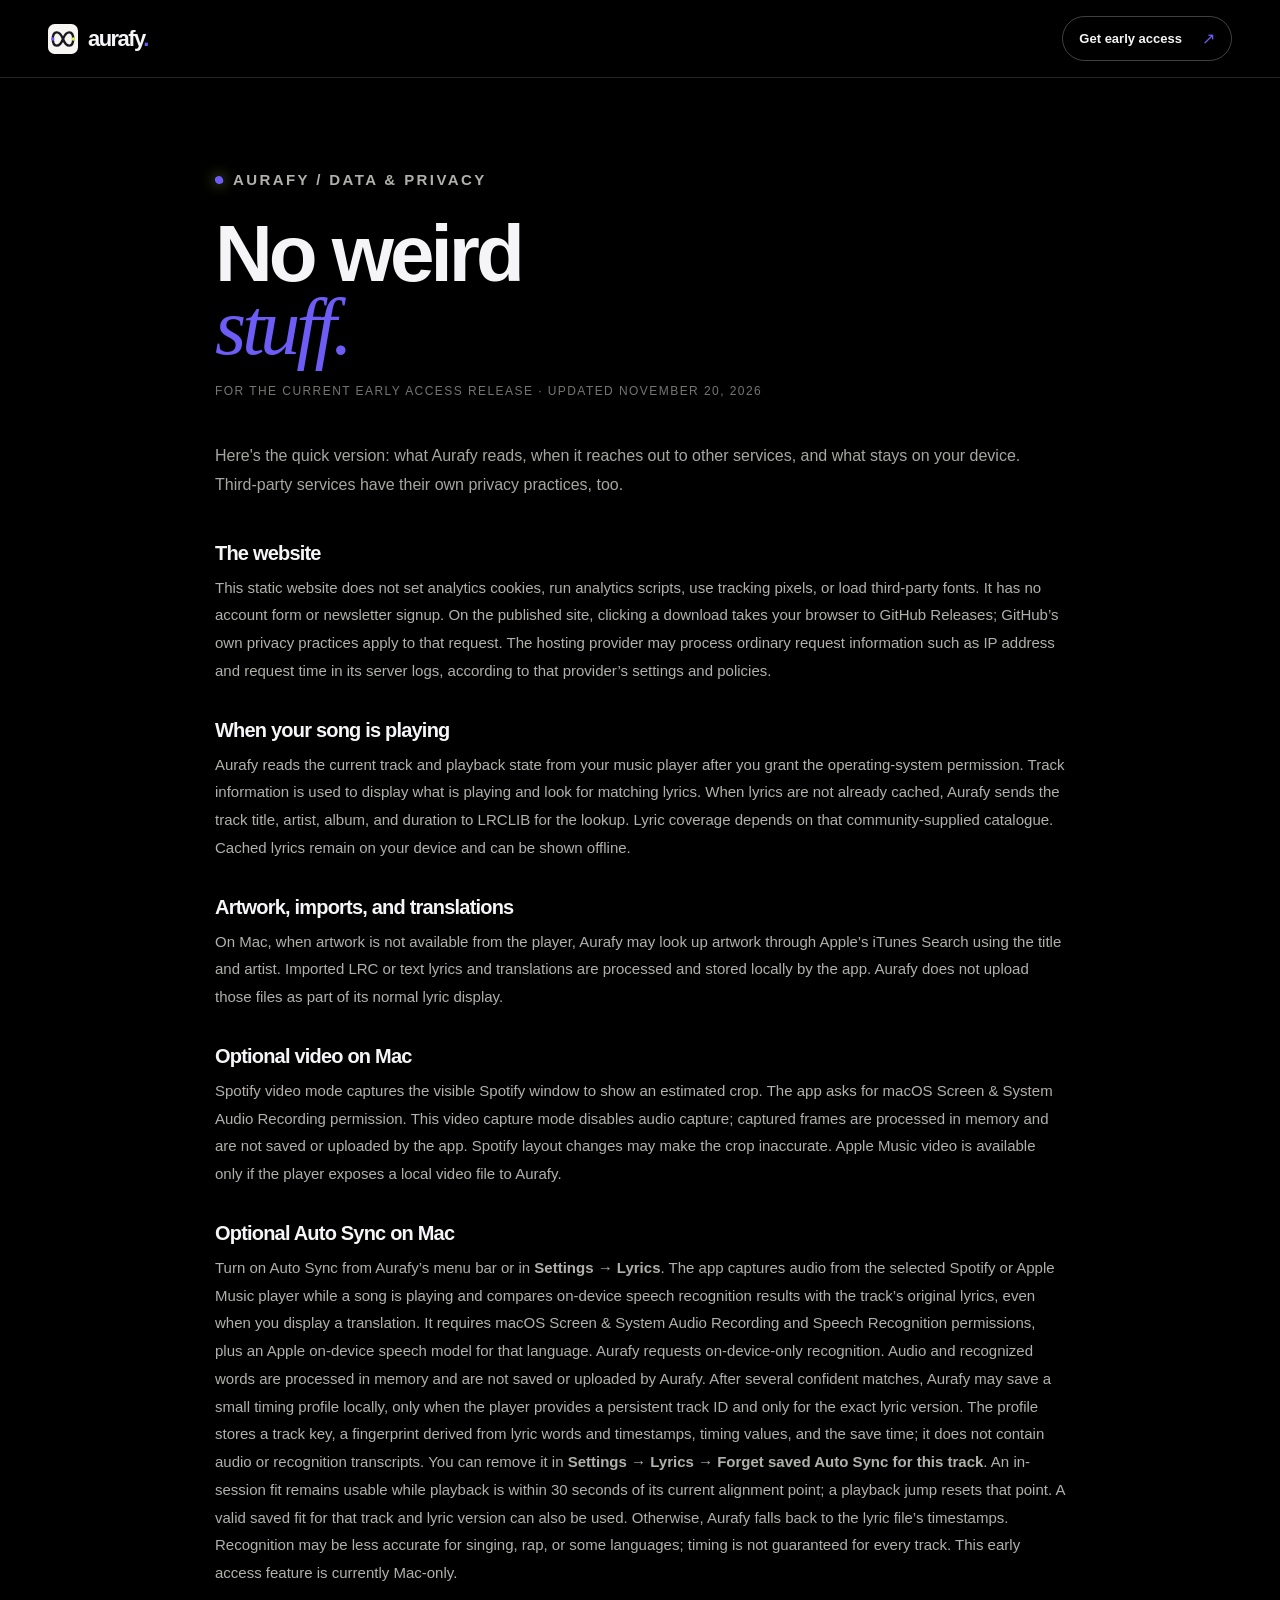
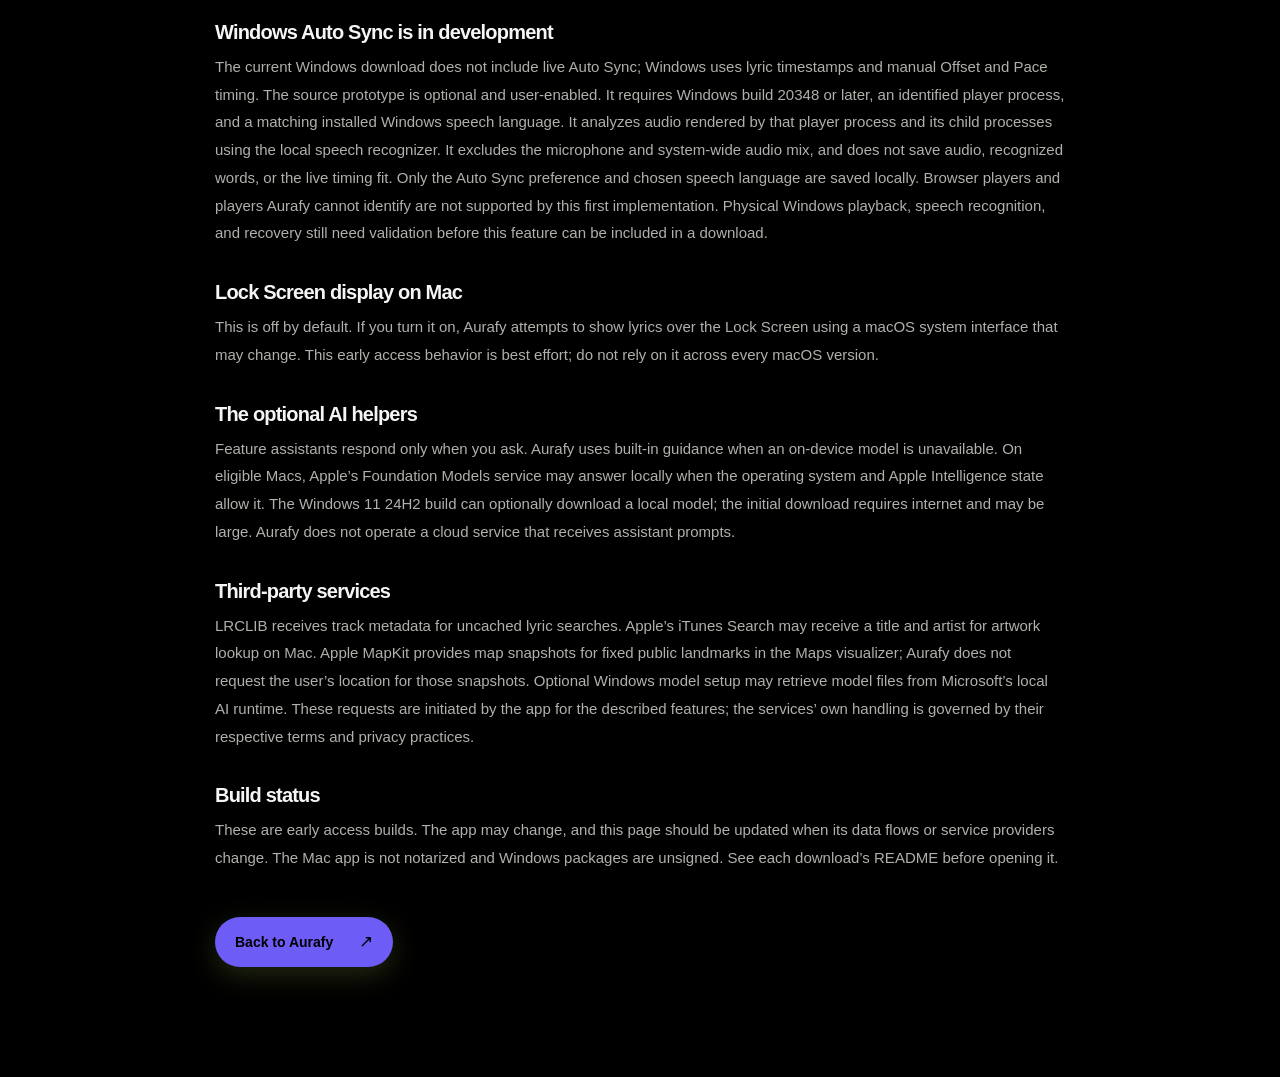
==== commit 8268fdc7: "Fix stale copy, JS-only download links and tiny text on the Aurafy site - Say 13 visualizer styles (" ====
--- a/privacy.html
+++ b/privacy.html
@@ -26,7 +26,7 @@
   <link rel="icon" href="aurafy-mark.svg" type="image/svg+xml">
   <link rel="icon" href="aurafy.ico" sizes="any" type="image/x-icon">
   <link rel="apple-touch-icon" sizes="180x180" href="aurafy-apple-touch-icon.png">
-  <link rel="stylesheet" href="styles.css">
+  <link rel="stylesheet" href="styles.css?v=04468f63">
   <link rel="canonical" href="https://deepak-c04.github.io/verci-website/privacy.html">
 </head>
 <body class="privacy-page">
--- a/styles.css
+++ b/styles.css
@@ -234,7 +234,7 @@
 .downloads-heading h2 { margin: 0; font-size: clamp(58px, 7vw, 86px); line-height: .87; letter-spacing: -.08em; font-weight: 590; }
 .downloads-heading > p { max-width: 360px; margin: 0 0 7px; color: rgba(245,244,237,.61); font-size: 13px; line-height: 1.75; }
 .download-grid { display: grid; grid-template-columns: repeat(3, 1fr); gap: 13px; }
-.download-card { min-height: 330px; padding: 23px; display: flex; flex-direction: column; color: var(--ink); border-radius: 20px; background: var(--paper); }
+.download-card { min-height: 0; padding: 25px; display: flex; flex-direction: column; color: var(--ink); border-radius: 20px; background: var(--paper); }
 .download-card-mac { background: #e9f6bc; }
 .download-card-win { background: #e1ddff; }
 .download-card-win10 { background: #ffe4d3; }
@@ -262,6 +262,70 @@
 .download-disclaimer p { margin: 0; color: rgba(245,244,237,.72); font-size: 12px; line-height: 1.65; }
 .download-disclaimer p strong { color: #f5f4ed; }
 .download-disclaimer a { color: var(--lime); font-size: 12px; font-weight: 650; white-space: nowrap; }
+
+/* Let visitors pick one computer, then show one clear download path. */
+.download-platform-picker { width: min(100%, 800px); margin: 0 auto; display: grid; grid-template-columns: repeat(2, minmax(0, 1fr)); gap: 12px; }
+.download-platform-choice { min-height: 78px; padding: 13px 20px; display: flex; flex-direction: column; justify-content: center; gap: 4px; color: #f5f5f7; border: 1px solid rgba(245,245,247,.2); border-radius: 16px; background: #1c1c1e; cursor: pointer; font: inherit; text-align: left; transition: background .18s ease, border-color .18s ease, color .18s ease, transform .18s ease; }
+.download-platform-choice:hover { border-color: #c2b9ff; transform: translateY(-1px); }
+.download-platform-choice[aria-pressed="true"] { color: #08070d; border-color: #c2b9ff; background: #c2b9ff; }
+.download-platform-choice span { font-size: 18px; font-weight: 760; }
+.download-platform-choice small { color: rgba(245,245,247,.7); font-size: 13px; }
+.download-platform-choice[aria-pressed="true"] small { color: rgba(8,7,13,.75); }
+.download-platform-choice:focus-visible { outline: 3px solid #f5f5f7; outline-offset: 4px; }
+.download-status { width: min(100%, 800px); min-height: 1.5em; margin: 12px auto 22px; color: rgba(245,245,247,.8); font-size: 14px; line-height: 1.5; }
+.download-grid-simple { grid-template-columns: minmax(0, 800px); justify-content: center; gap: 18px; }
+.download-grid-simple .download-card { min-height: 0; padding: 30px; border: 1px solid rgba(245,245,247,.14); background: #1c1c1e; }
+.download-grid-simple .download-card-top { margin-bottom: 24px; }
+.download-grid-simple .download-badge { color: #f5f5f7; border-color: rgba(245,245,247,.24); }
+.download-grid-simple .download-os { color: #b5aaff; font-size: 12px; letter-spacing: .11em; }
+.download-grid-simple .download-card h3 { color: #f5f5f7; font-size: 28px; }
+.download-grid-simple .download-copy { min-height: 0; margin: 8px 0 22px; color: rgba(245,245,247,.75); font-size: 15px; line-height: 1.6; }
+.download-grid-simple .button-dark { min-height: 58px; padding: 0 21px; justify-content: space-between; color: #08070d; background: #a99bff; font-size: 15px; }
+.download-grid-simple .button-dark:hover { color: #08070d; background: #c2b9ff; }
+.download-grid-simple .button-dark:focus-visible { outline: 3px solid #fff; outline-offset: 4px; }
+.download-guide-title { margin: 0; padding-top: 19px; color: #f5f5f7; font-size: 13px; font-weight: 760; }
+.download-steps { margin: 12px 0 0; padding: 0; display: grid; gap: 11px; list-style: none; counter-reset: download-step; }
+.download-steps li { min-height: 30px; display: grid; grid-template-columns: 28px 1fr; align-items: start; gap: 10px; color: rgba(245,245,247,.82); font-size: 14px; line-height: 1.55; counter-increment: download-step; }
+.download-steps li::before { width: 27px; height: 27px; display: grid; place-items: center; color: #08070d; border-radius: 50%; background: #a99bff; content: counter(download-step); font-size: 13px; font-weight: 800; line-height: 1; }
+.download-steps strong { color: #fff; overflow-wrap: anywhere; }
+.download-store-search { margin: 14px 0 0; color: rgba(245,245,247,.72); font-size: 14px; line-height: 1.5; }
+.download-store-search strong { color: #fff; }
+.download-card[hidden] { display: none !important; }
+.download-help { margin-top: 19px; padding-top: 14px; border-top: 1px solid rgba(245,245,247,.17); }
+.download-help summary, .download-legacy summary { padding: 12px 0; color: #f5f5f7; cursor: pointer; font-size: 14px; font-weight: 720; line-height: 1.5; }
+.download-help summary, .download-legacy summary { min-height: 44px; display: flex; align-items: center; }
+.download-help-content { padding: 5px 0 0 1px; }
+.download-help-content p, .download-legacy-content p { margin: 11px 0 0; color: rgba(245,245,247,.73); font-size: 13px; line-height: 1.65; }
+.download-help-content a, .download-zip-link { color: #c2b9ff; font-size: 13px; font-weight: 680; text-decoration: underline; text-underline-offset: 3px; }
+.download-help-content > a { display: inline-block; margin-top: 12px; }
+.download-zip-actions { margin-top: 13px; display: grid; gap: 11px; }
+.download-zip-actions .button-dark { min-height: 48px; font-size: 13px; }
+.download-zip-actions .download-zip-link { width: fit-content; min-height: 44px; display: inline-flex; align-items: center; gap: 8px; }
+.download-legacy { margin-top: 18px; padding: 19px 22px; border: 1px solid rgba(245,245,247,.17); border-radius: 13px; background: #1c1c1e; }
+.download-legacy summary { font-size: 15px; }
+.download-legacy-content { padding-top: 2px; }
+.download-legacy-content .download-zip-actions { grid-template-columns: repeat(2, minmax(0, 1fr)); }
+.download-legacy-content .download-zip-link { min-height: 44px; display: flex; align-items: center; }
+
+@media (min-width: 761px) and (max-height: 760px) {
+  .downloads-section { padding-top: 56px; padding-bottom: 82px; }
+  .downloads-heading { margin-bottom: 24px; }
+  .downloads-heading h2 { font-size: clamp(52px, 6.4vw, 76px); }
+}
+
+@media (max-width: 760px) {
+  .download-platform-picker { gap: 9px; }
+  .download-platform-choice { min-height: 74px; padding: 12px 14px; }
+  .download-platform-choice span { font-size: 16px; }
+  .download-platform-choice small { font-size: 12px; }
+  .download-status { margin-bottom: 17px; font-size: 13px; }
+  .download-grid-simple .download-card { padding: 23px 20px; }
+  .download-grid-simple .download-card h3 { font-size: 26px; }
+  .download-grid-simple .button-dark { min-height: 58px; justify-content: center; gap: 10px; }
+  .download-steps li { grid-template-columns: 30px 1fr; font-size: 15px; }
+  .download-steps li::before { width: 29px; height: 29px; }
+  .download-zip-actions { grid-template-columns: 1fr !important; }
+}
 
 .privacy-section { padding-top: 125px; padding-bottom: 125px; display: grid; grid-template-columns: .85fr 1.15fr; gap: 100px; align-items: center; }
 .privacy-stamp { width: min(100%, 360px); aspect-ratio: 1; margin: auto; position: relative; display: flex; flex-direction: column; justify-content: center; align-items: center; border: 2px solid rgba(31,22,54,.5); border-radius: 50%; background: var(--lime); box-shadow: 8px 10px 0 #b6a0ea; transform: rotate(-9deg); }
@@ -741,3 +805,50 @@
 .platform-tab.is-selected:focus-visible { outline-color: #f5f5f7; }
 h1[tabindex="-1"]:focus-visible,
 h2[tabindex="-1"]:focus-visible { outline: 3px solid #6e5cf6; outline-offset: 6px; border-radius: 3px; }
+
+/* Readability: text outside decorative art stays at 11px or more, longer copy at 12px or more, and headlines keep visible word spaces. */
+.hero h1 { letter-spacing: -.055em; }
+.hero h1 span { letter-spacing: -.05em; }
+.section-heading h2, .platform-heading h2, .privacy-copy h2, .closing-cta h2,
+.how-heading h2, .faq-heading h2, .downloads-heading h2, .privacy-content h1 { letter-spacing: -.05em; }
+.platform-art-note { letter-spacing: -.06em; }
+.site-nav { font-size: 14px; }
+.header-cta { font-size: 13px; }
+.eyebrow, .platform-chip, .early-access-note, .privacy-content .updated, .closing-small { font-size: 12px; }
+.button, .text-link { font-size: 14px; }
+.hero-art-caption { font-size: 13px; }
+.scroll-cue, .step-number, .platform-kicker, .feature-meta, .feature-platforms, .footer-status,
+.visualizer-topline, .live-indicator, .visualizer-caption, .mood-label, .visualizer-footer,
+.platform-tab span, .platform-details li span { font-size: 11px; }
+.sync-illustration-top, .sync-local, .sync-steps, .visual-mini span, .platform-art-bottom,
+.privacy-stamp > span { font-size: 10px; }
+.mood-button, .ticker-track, .language-stack span, .mini-lyrics .mini-next, .platform-footnote { font-size: 12px; }
+.platform-tab, .video-note a, .site-footer > p, .footer-links, .platform-details li,
+.sync-feature-copy .sync-window-desc { font-size: 13px; }
+.feature-card p, .step p, .platform-panel-copy > p, .video-note p, .faq-list details p { font-size: 14px; }
+.section-heading > p:last-child, .how-heading > p:last-child, .faq-heading > p:last-child,
+.platform-heading > p, .downloads-heading > p, .privacy-copy > p:not(.eyebrow),
+.privacy-content p, .privacy-content li, .faq-list summary { font-size: 15px; }
+.privacy-content .intro { font-size: 16px; }
+.visualizer-footer > span:not(.visualizer-eq) { letter-spacing: .08em; text-align: center; }
+@media (min-width: 761px) and (max-width: 999px) {
+  .visualizer-moods { flex-wrap: wrap; gap: 6px; }
+  .mood-label { width: 100%; margin-bottom: 2px; }
+}
+@media (max-width: 760px) {
+  .header-cta { font-size: 12px; }
+  .site-nav a { font-size: 15px; }
+  .eyebrow, .mood-button, .ticker-track { font-size: 11px; }
+  .hero-intro, .privacy-content .intro { font-size: 15px; }
+  .hero-art-caption, .platform-footnote { font-size: 12px; }
+  .video-note p { font-size: 13px; }
+  .faq-list summary { font-size: 14px; }
+}
+@media (max-width: 370px) {
+  .header-cta { font-size: 11px; }
+  .hero h1 { font-size: clamp(54px, 17.5vw, 65px); }
+}
+@media (max-width: 340px) {
+  .header-cta { padding: 9px 10px; white-space: nowrap; }
+  .header-cta span { display: none; }
+}
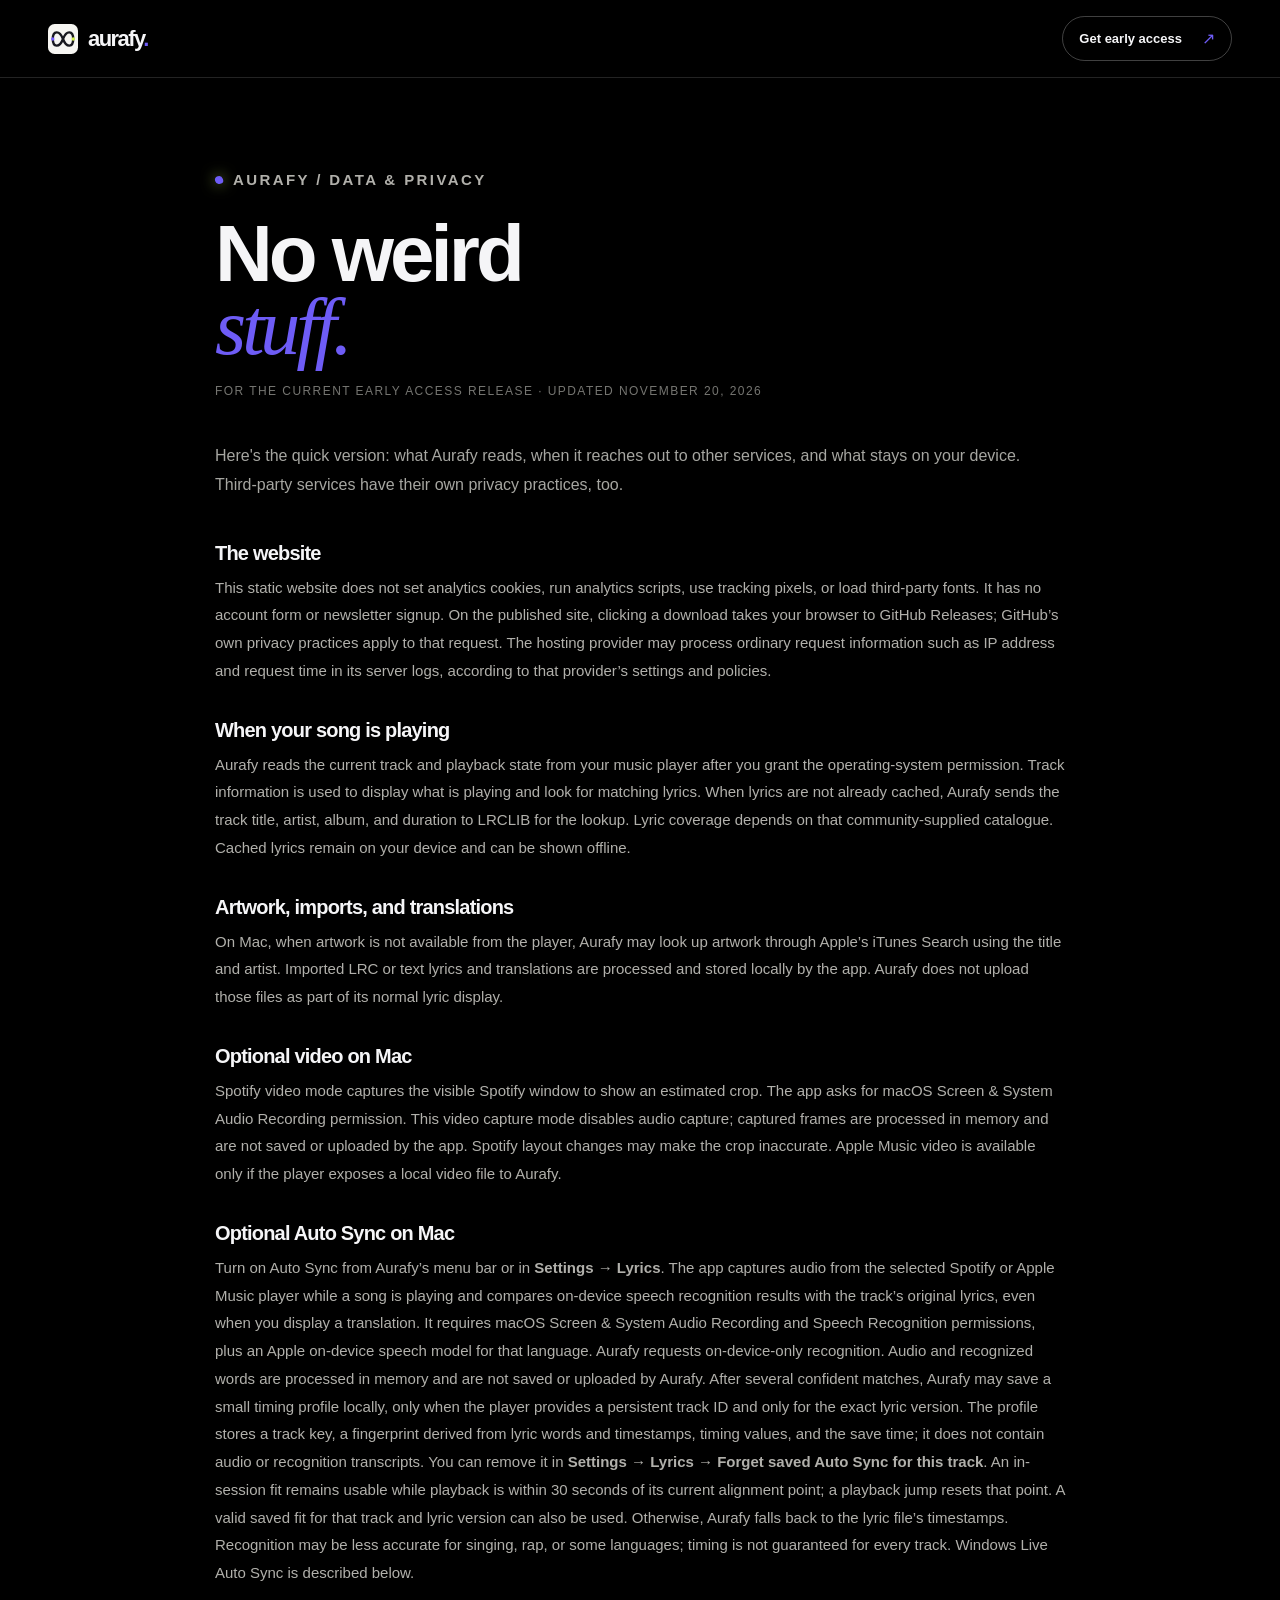
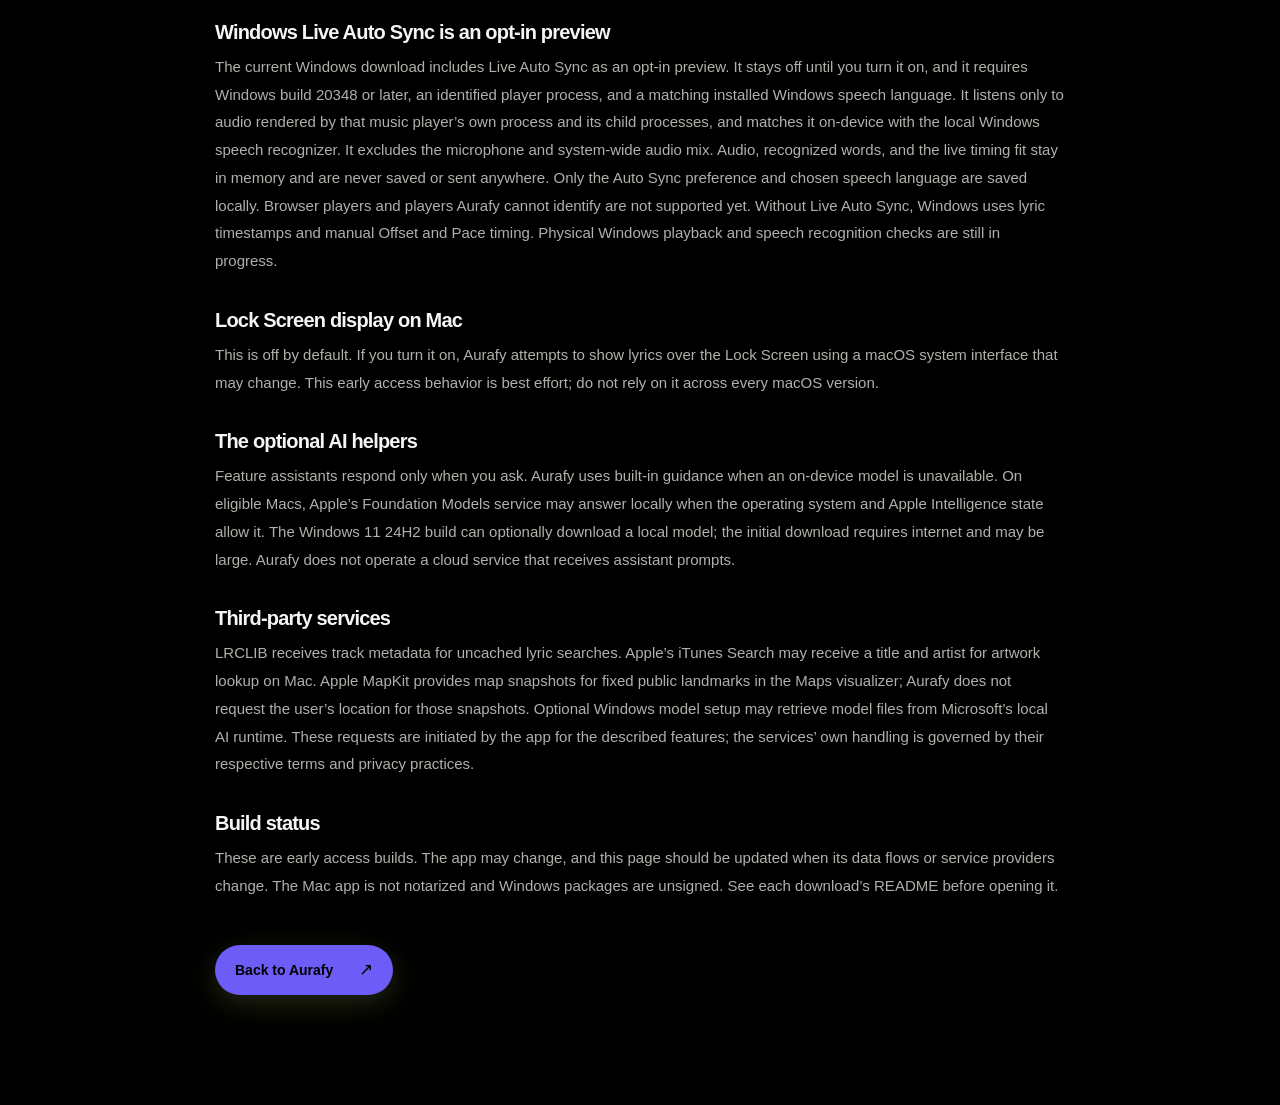
==== commit 5651eb88: "Say Windows includes opt-in Live Auto Sync as a preview The Windows builds ship an opt-in Live Auto " ====
--- a/privacy.html
+++ b/privacy.html
@@ -53,10 +53,10 @@
     <p>Spotify video mode captures the visible Spotify window to show an estimated crop. The app asks for macOS Screen & System Audio Recording permission. This video capture mode disables audio capture; captured frames are processed in memory and are not saved or uploaded by the app. Spotify layout changes may make the crop inaccurate. Apple Music video is available only if the player exposes a local video file to Aurafy.</p>
 
     <h2>Optional Auto Sync on Mac</h2>
-    <p>Turn on Auto Sync from Aurafy’s menu bar or in <strong>Settings → Lyrics</strong>. The app captures audio from the selected Spotify or Apple Music player while a song is playing and compares on-device speech recognition results with the track’s original lyrics, even when you display a translation. It requires macOS Screen &amp; System Audio Recording and Speech Recognition permissions, plus an Apple on-device speech model for that language. Aurafy requests on-device-only recognition. Audio and recognized words are processed in memory and are not saved or uploaded by Aurafy. After several confident matches, Aurafy may save a small timing profile locally, only when the player provides a persistent track ID and only for the exact lyric version. The profile stores a track key, a fingerprint derived from lyric words and timestamps, timing values, and the save time; it does not contain audio or recognition transcripts. You can remove it in <strong>Settings → Lyrics → Forget saved Auto Sync for this track</strong>. An in-session fit remains usable while playback is within 30 seconds of its current alignment point; a playback jump resets that point. A valid saved fit for that track and lyric version can also be used. Otherwise, Aurafy falls back to the lyric file’s timestamps. Recognition may be less accurate for singing, rap, or some languages; timing is not guaranteed for every track. This early access feature is currently Mac-only.</p>
+    <p>Turn on Auto Sync from Aurafy’s menu bar or in <strong>Settings → Lyrics</strong>. The app captures audio from the selected Spotify or Apple Music player while a song is playing and compares on-device speech recognition results with the track’s original lyrics, even when you display a translation. It requires macOS Screen &amp; System Audio Recording and Speech Recognition permissions, plus an Apple on-device speech model for that language. Aurafy requests on-device-only recognition. Audio and recognized words are processed in memory and are not saved or uploaded by Aurafy. After several confident matches, Aurafy may save a small timing profile locally, only when the player provides a persistent track ID and only for the exact lyric version. The profile stores a track key, a fingerprint derived from lyric words and timestamps, timing values, and the save time; it does not contain audio or recognition transcripts. You can remove it in <strong>Settings → Lyrics → Forget saved Auto Sync for this track</strong>. An in-session fit remains usable while playback is within 30 seconds of its current alignment point; a playback jump resets that point. A valid saved fit for that track and lyric version can also be used. Otherwise, Aurafy falls back to the lyric file’s timestamps. Recognition may be less accurate for singing, rap, or some languages; timing is not guaranteed for every track. Windows Live Auto Sync is described below.</p>
 
-    <h2>Windows Auto Sync is in development</h2>
-    <p>The current Windows download does not include live Auto Sync; Windows uses lyric timestamps and manual Offset and Pace timing. The source prototype is optional and user-enabled. It requires Windows build 20348 or later, an identified player process, and a matching installed Windows speech language. It analyzes audio rendered by that player process and its child processes using the local speech recognizer. It excludes the microphone and system-wide audio mix, and does not save audio, recognized words, or the live timing fit. Only the Auto Sync preference and chosen speech language are saved locally. Browser players and players Aurafy cannot identify are not supported by this first implementation. Physical Windows playback, speech recognition, and recovery still need validation before this feature can be included in a download.</p>
+    <h2>Windows Live Auto Sync is an opt-in preview</h2>
+    <p>The current Windows download includes Live Auto Sync as an opt-in preview. It stays off until you turn it on, and it requires Windows build 20348 or later, an identified player process, and a matching installed Windows speech language. It listens only to audio rendered by that music player’s own process and its child processes, and matches it on-device with the local Windows speech recognizer. It excludes the microphone and system-wide audio mix. Audio, recognized words, and the live timing fit stay in memory and are never saved or sent anywhere. Only the Auto Sync preference and chosen speech language are saved locally. Browser players and players Aurafy cannot identify are not supported yet. Without Live Auto Sync, Windows uses lyric timestamps and manual Offset and Pace timing. Physical Windows playback and speech recognition checks are still in progress.</p>
 
     <h2>Lock Screen display on Mac</h2>
     <p>This is off by default. If you turn it on, Aurafy attempts to show lyrics over the Lock Screen using a macOS system interface that may change. This early access behavior is best effort; do not rely on it across every macOS version.</p>
